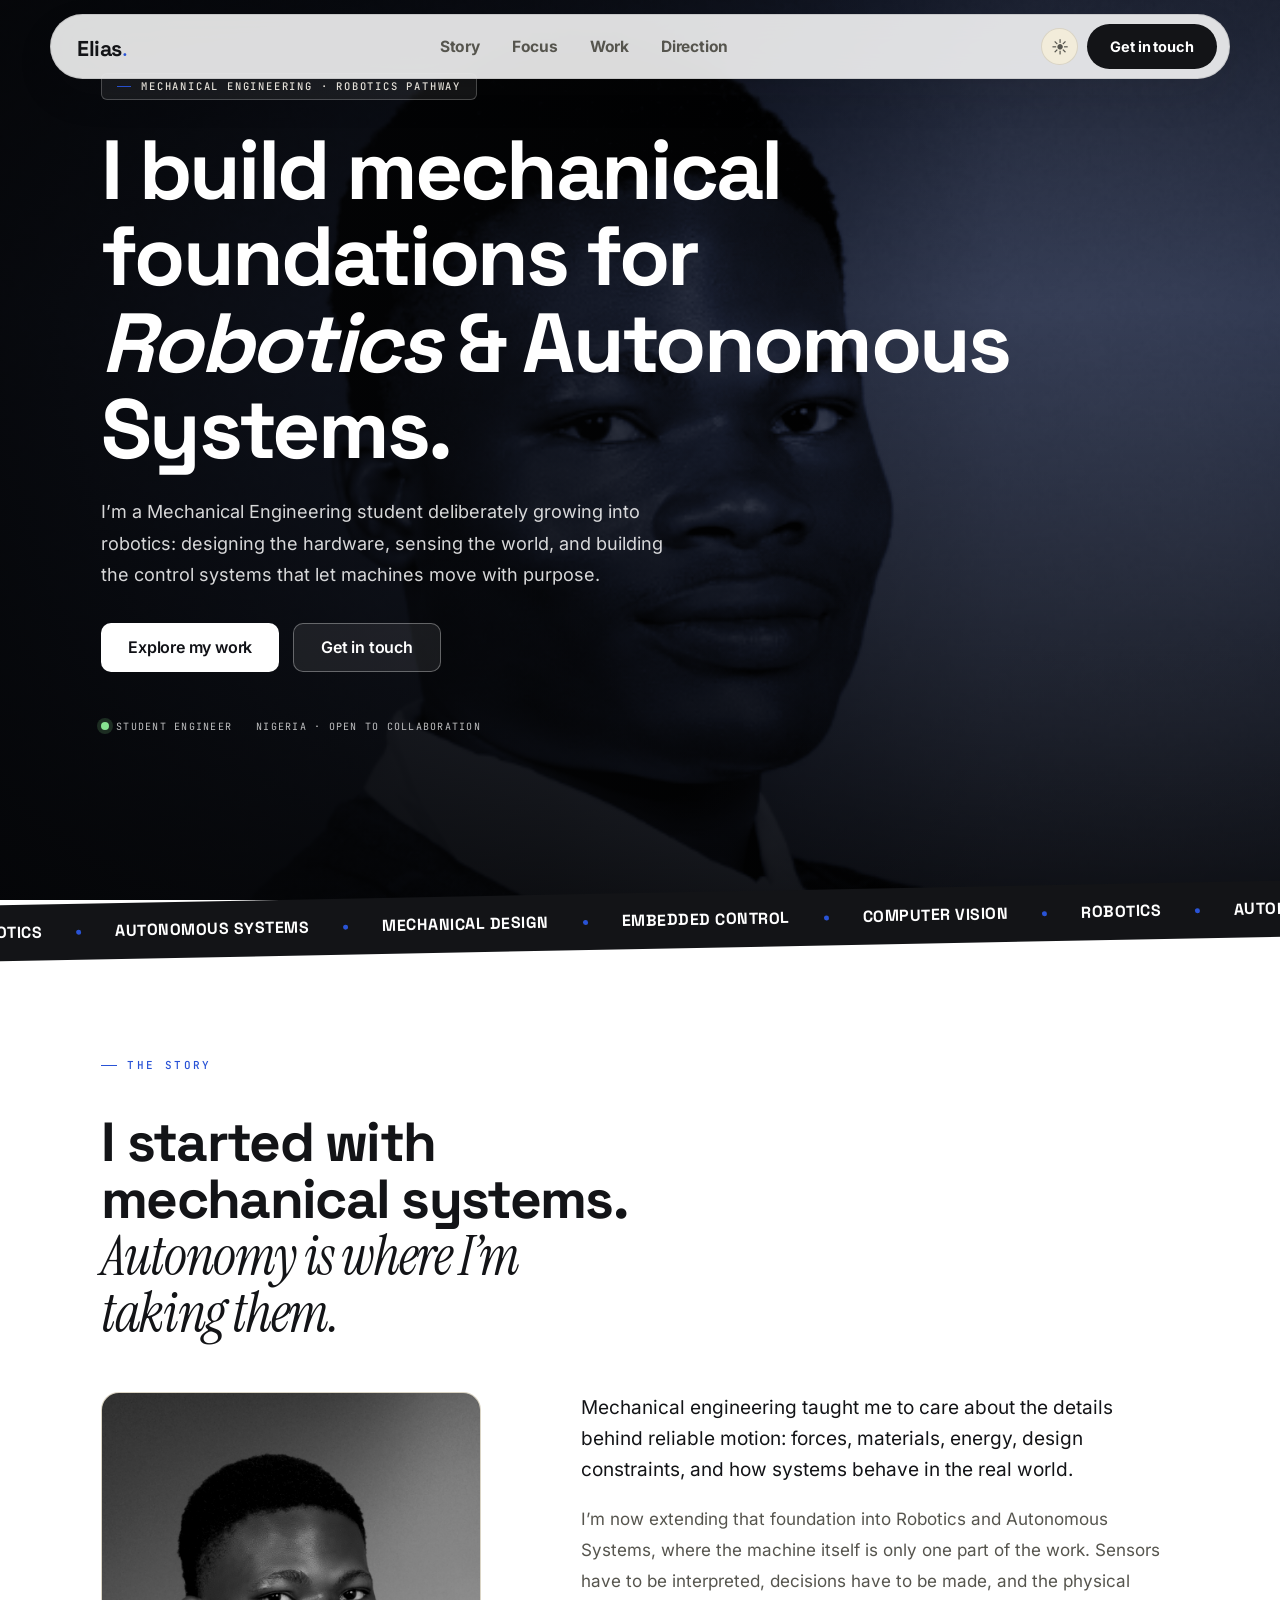
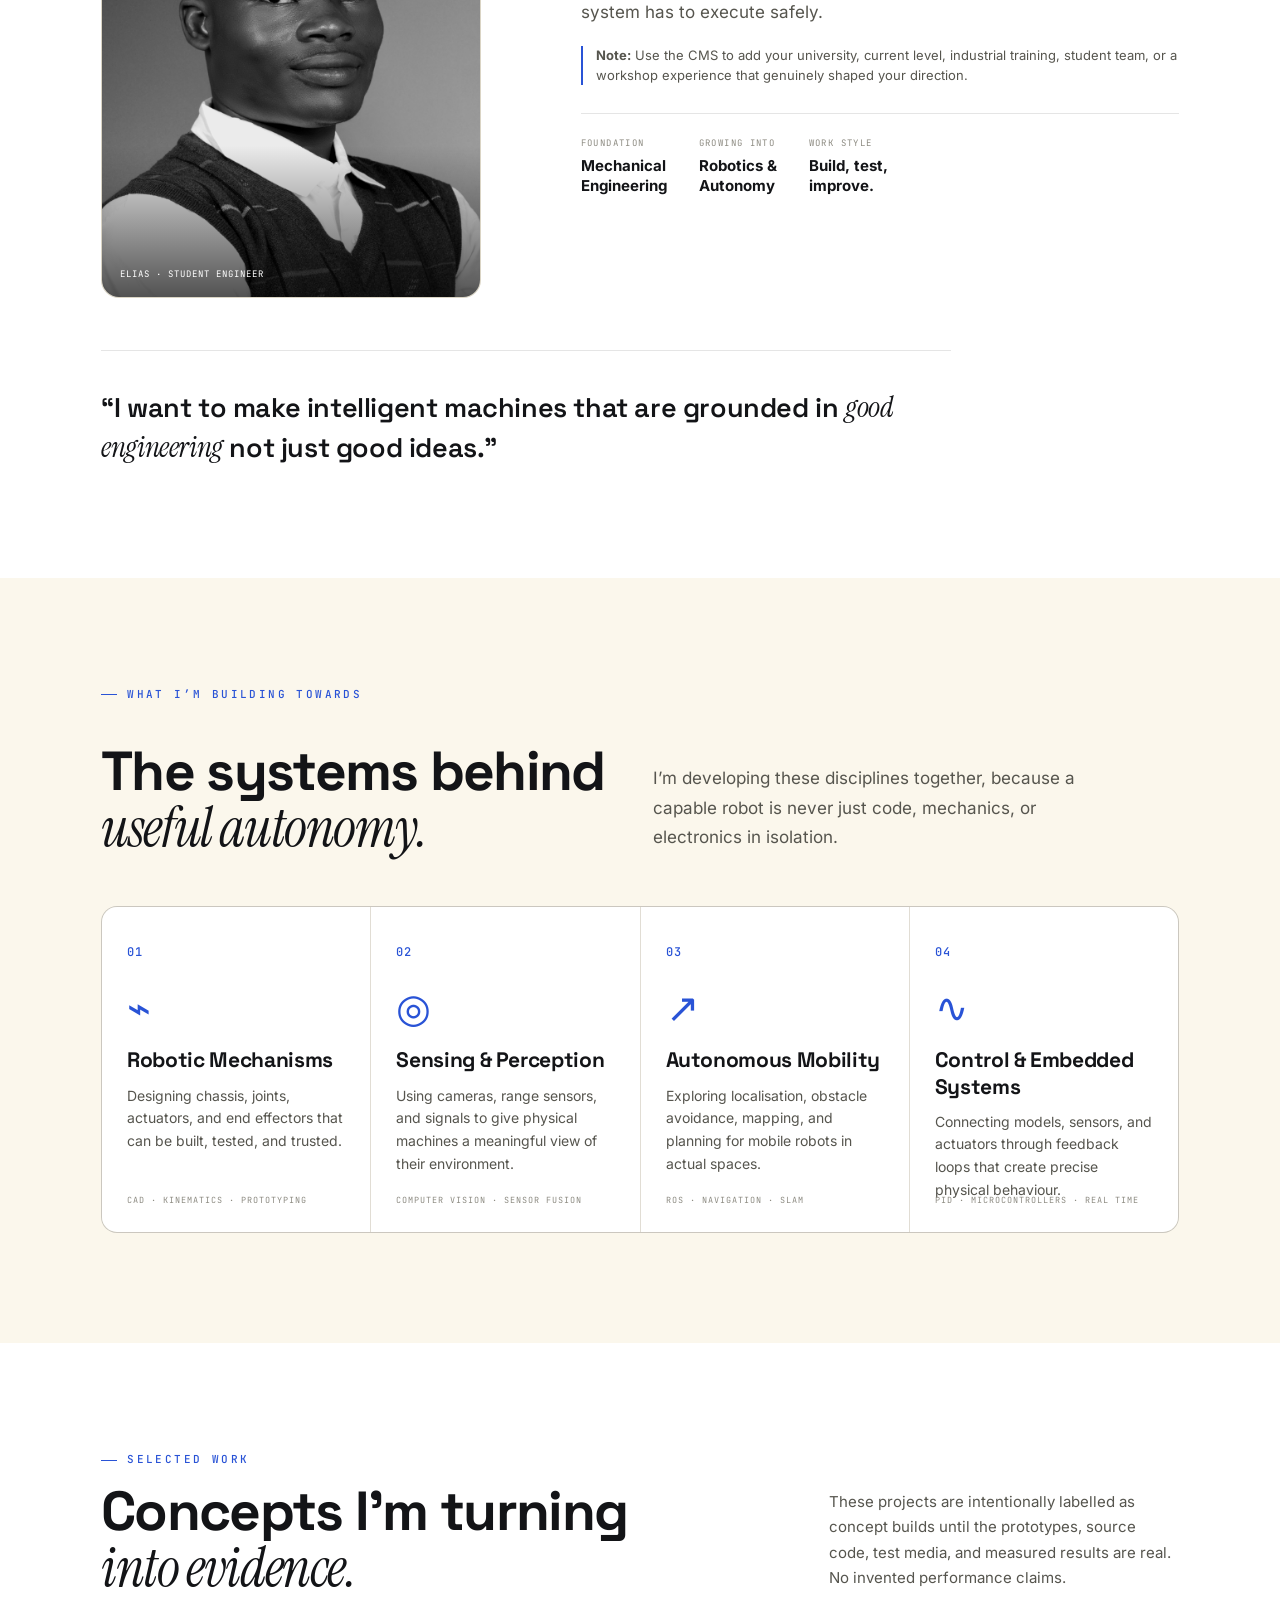
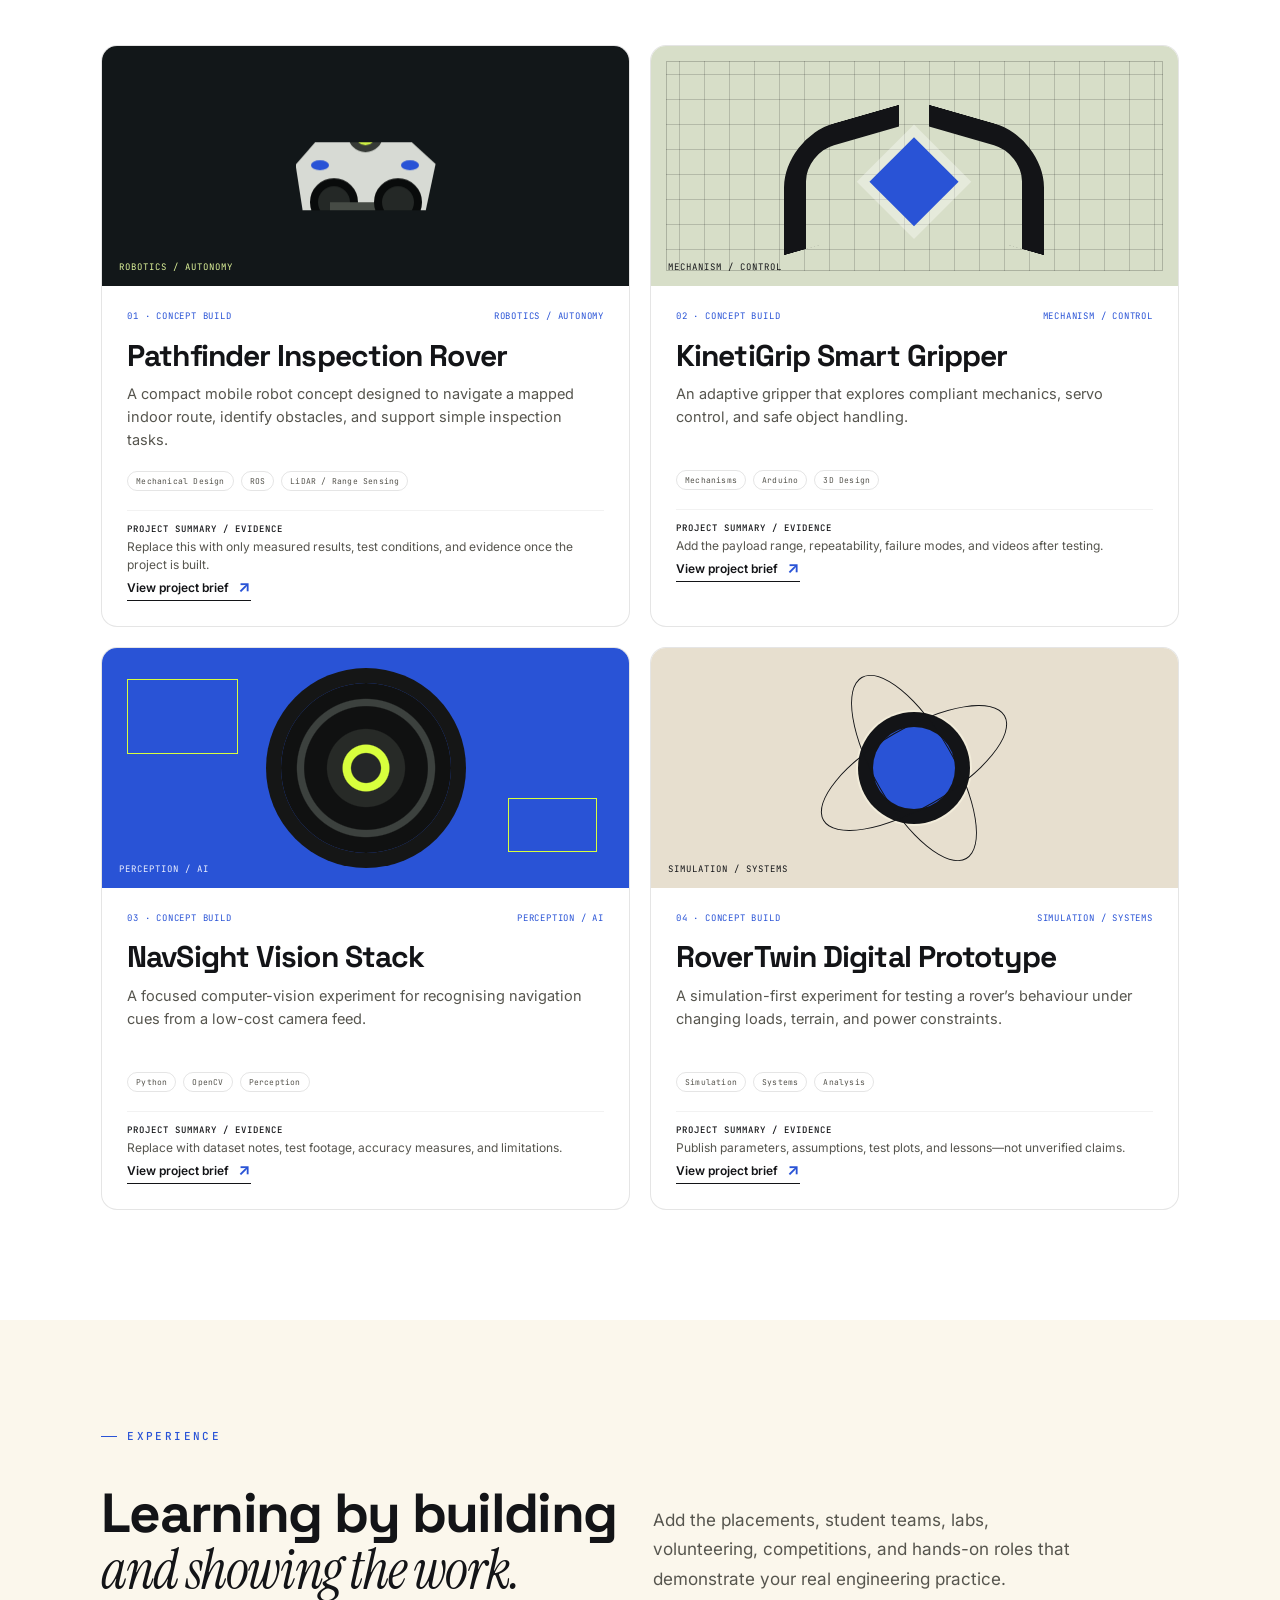
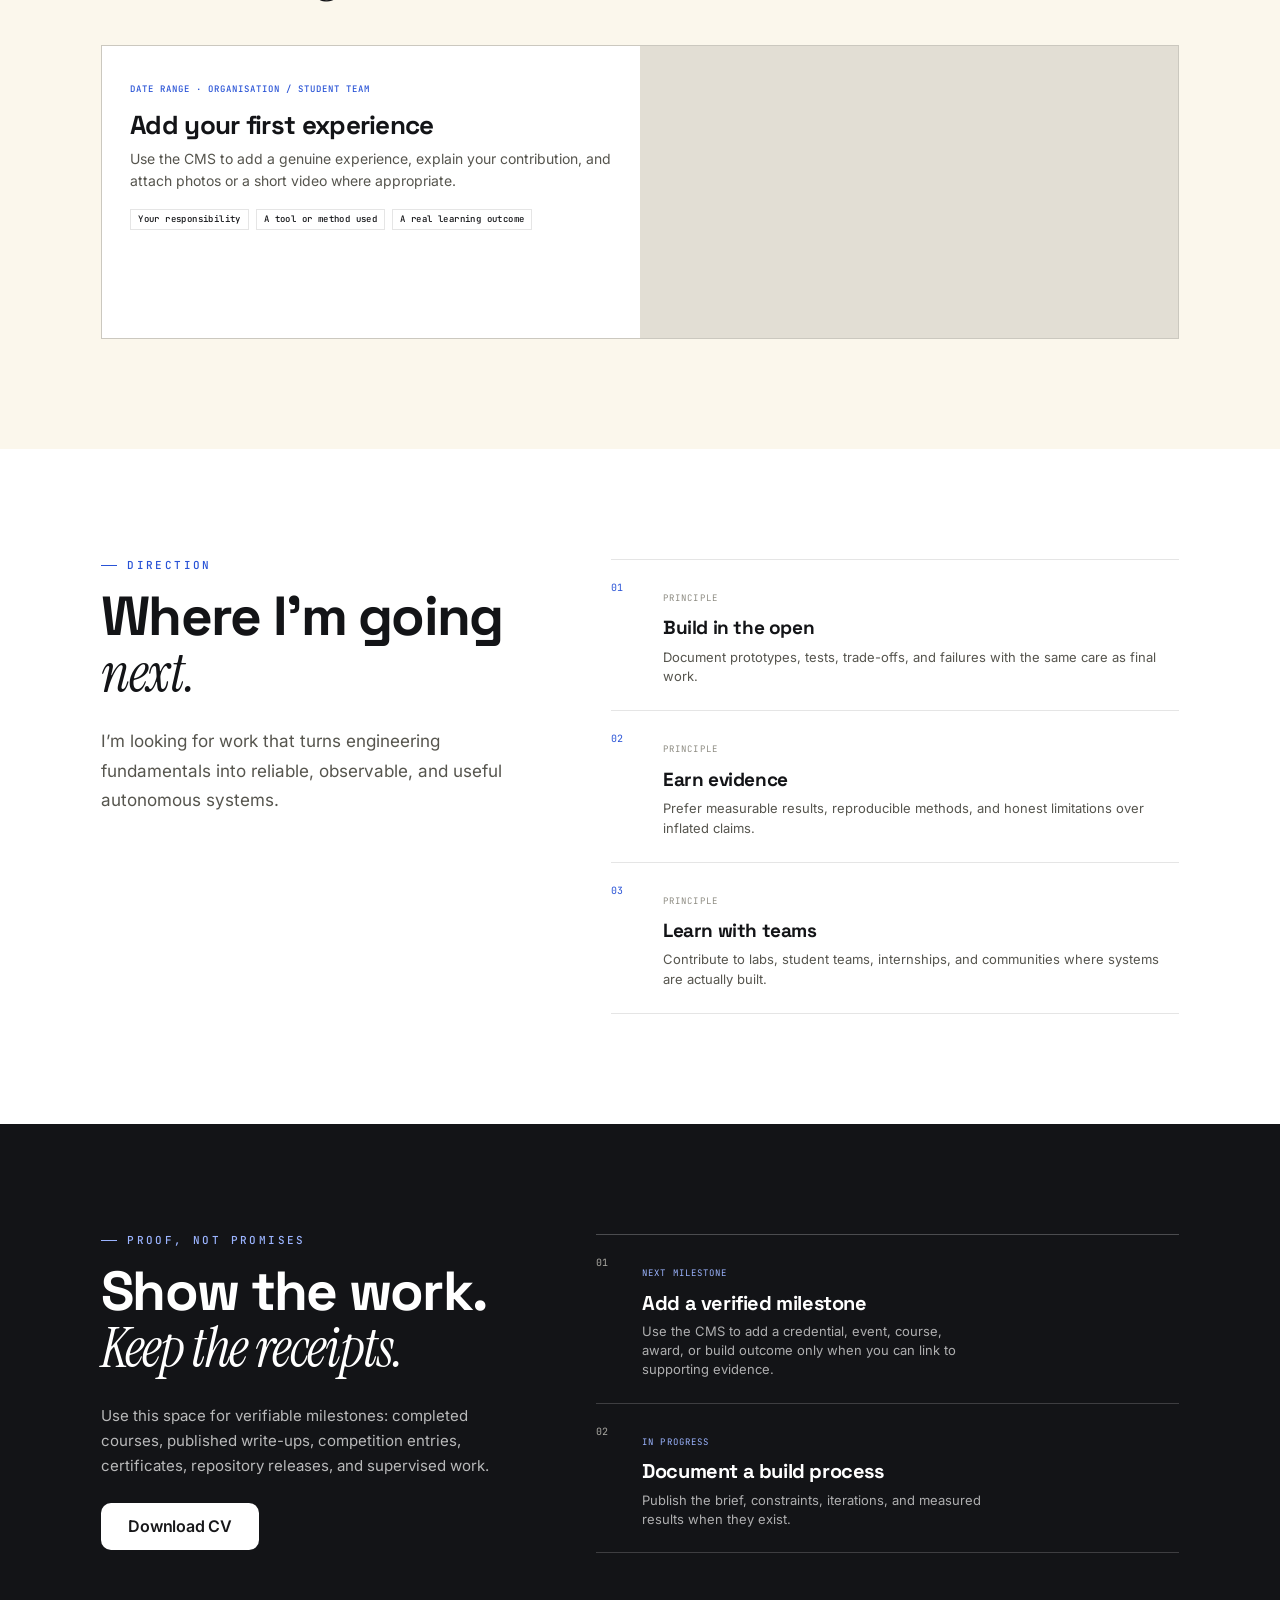
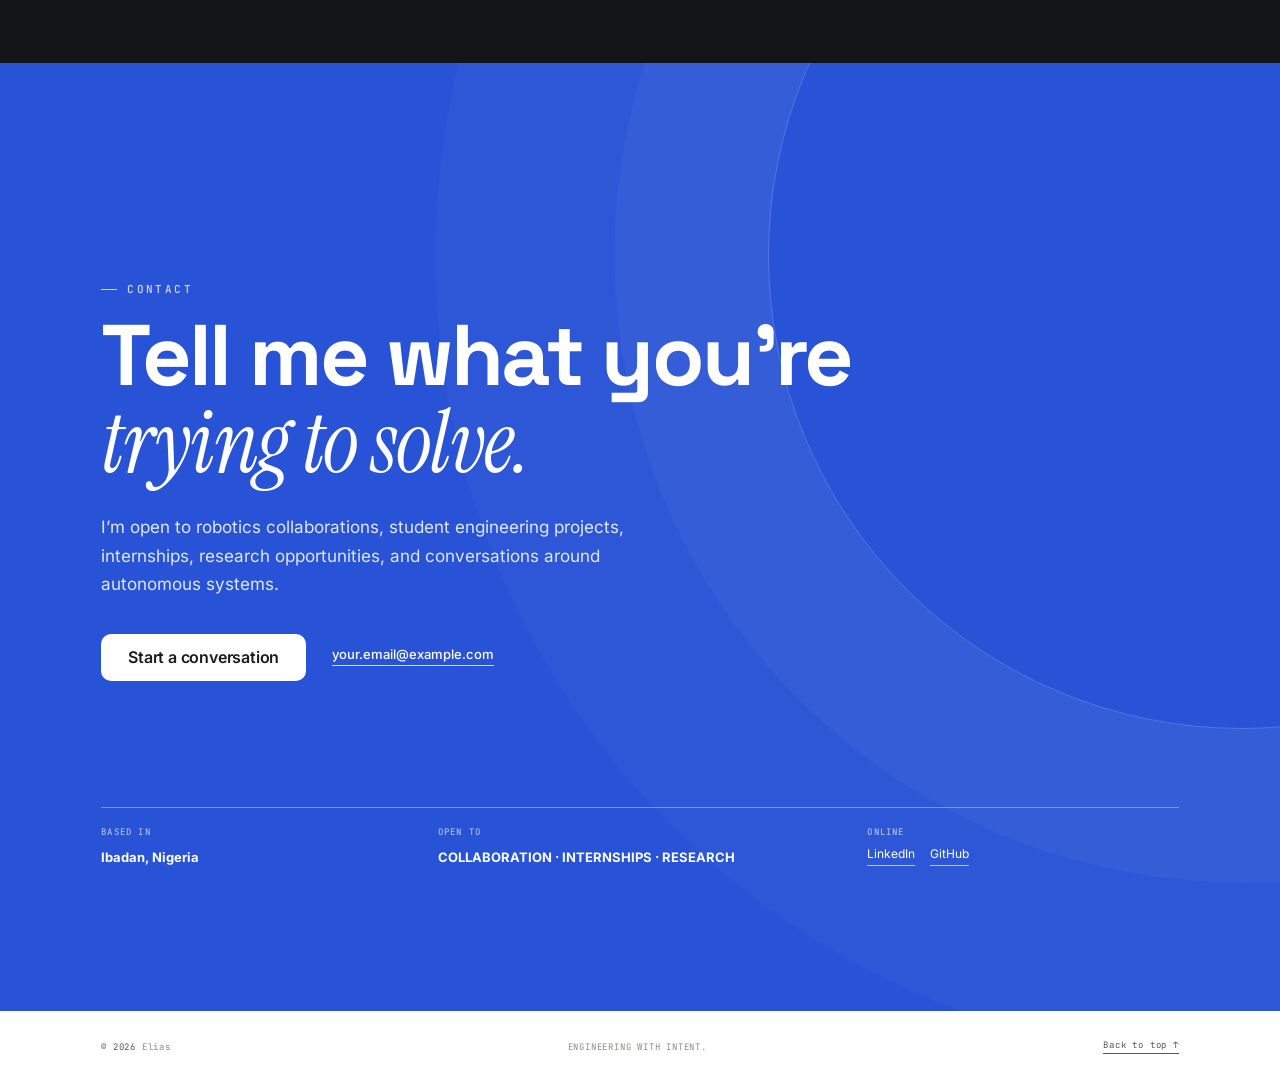
==== index.html @ 30431fa9 "Add files via upload" ====
<!doctype html>
<html lang="en" data-theme="light">
<head>
  <meta charset="utf-8">
  <meta name="viewport" content="width=device-width, initial-scale=1">
  <meta name="description" content="Mechanical engineering, robotics, and autonomous systems portfolio.">
  <title>Portfolio</title>
  <link rel="stylesheet" href="fonts.css">
  <link rel="stylesheet" href="styles.css">
</head>
<body>
  <nav id="mainNav" aria-label="Main navigation">
    <div class="nav-shell">
      <a class="logo" href="#hero" data-text="site.logoName">YourName<em>.</em></a>
      <div class="nav-links"><a href="#story">Story</a><a href="#focus">Focus</a><a href="#work">Work</a><a href="#direction">Direction</a></div>
      <div class="nav-actions"><button class="theme-button" type="button" aria-label="Switch colour theme"><span class="sun">☀</span><span class="moon">☾</span></button><a class="nav-cta" href="#contact">Get in touch</a><button class="menu-button" type="button" aria-label="Open menu" aria-expanded="false"><span></span><span></span><span></span></button></div>
    </div>
    <div class="mobile-menu" aria-label="Mobile navigation"><a href="#story">Story</a><a href="#focus">Focus</a><a href="#work">Work</a><a href="#direction">Direction</a><a href="#contact">Contact</a></div>
  </nav>

  <main>
    <section id="hero" aria-label="Introduction">
      <div class="hero-bg"><img id="heroImage" src="assets/profile-photo.png" alt="Portrait"><div class="hero-tint"></div><div class="hero-scrim"></div></div>
      <div class="hero-inner">
        <div class="hero-badge reveal" id="heroBadge"></div>
        <h1 class="hero-title reveal delay-1" id="heroTitle"></h1>
        <div class="hero-overview reveal delay-2"><p id="heroSummary"></p></div>
        <div class="hero-actions reveal delay-3"><a class="button button-primary" id="heroPrimary" href="#work">Explore my work</a><a class="button button-photo" id="heroSecondary" href="#contact">Get in touch</a></div>
        <div class="hero-meta reveal delay-3"><span><i></i><span id="heroMetaOne"></span></span><span id="heroMetaTwo"></span></div>
      </div>
    </section>
    <div class="marquee-band" aria-label="Areas of interest"><div class="marquee-track" id="marquee"></div></div>

    <section id="story"><div class="wrap">
      <div class="section-heading reveal"><p class="eyebrow">The story</p><h2 class="section-title" id="storyHeading"></h2></div>
      <div class="story-grid"><figure class="profile-frame reveal"><img id="storyImage" src="assets/profile-photo.png" alt="Portrait"><figcaption id="storyCaption"></figcaption></figure><div class="story-copy reveal delay-1"><p class="story-lead" id="storyLead"></p><p id="storyBody"></p><p class="edit-note" id="storyNote"></p><div class="story-facts" id="storyFacts"></div></div></div>
      <p class="pull-quote reveal" id="storyQuote"></p>
    </div></section>

    <section id="focus" class="alt"><div class="wrap"><div class="section-heading reveal"><p class="eyebrow">What I’m building towards</p><h2 class="section-title" id="focusHeading"></h2><p class="section-lead" id="focusLead"></p></div><div class="focus-grid" id="focusGrid"></div></div></section>

    <section id="work"><div class="wrap"><div class="work-top reveal"><div><p class="eyebrow">Selected work</p><h2 class="section-title" id="projectsHeading"></h2></div><p id="projectsLead"></p></div><div class="project-grid" id="projectGrid"></div></div></section>

    <section id="experience"><div class="wrap"><div class="section-heading reveal"><p class="eyebrow">Experience</p><h2 class="section-title" id="experienceHeading"></h2><p class="section-lead" id="experienceLead"></p></div><div class="experience-list" id="experienceList"></div></div></section>

    <section id="direction"><div class="wrap direction-wrap"><div class="direction-copy reveal"><p class="eyebrow">Direction</p><h2 class="section-title" id="directionHeading"></h2><p class="section-lead" id="directionLead"></p></div><div class="direction-list" id="directionList"></div></div></section>

    <section id="proof"><div class="wrap proof-layout"><div class="proof-copy reveal"><p class="eyebrow">Proof, not promises</p><h2 class="section-title" id="proofHeading"></h2><p id="proofLead"></p><a id="cvButton" class="button button-dark" target="_blank" rel="noopener">Download CV</a></div><div class="proof-list" id="proofList"></div></div></section>

    <section id="contact"><div class="contact-bg"></div><div class="wrap contact-wrap"><p class="eyebrow">Contact</p><h2 class="contact-title" id="contactHeading"></h2><p class="contact-copy" id="contactSummary"></p><div class="contact-actions"><a class="button button-contact" id="emailButton">Start a conversation</a><a class="email-link" id="emailText"></a></div><div class="contact-meta"><div><span>BASED IN</span><b id="locationText"></b></div><div><span>OPEN TO</span><b id="availabilityText"></b></div><div><span>ONLINE</span><p id="socialLinks"></p></div></div></div></section>
  </main>
  <footer><div class="wrap footer-inner"><span>© <span id="year"></span> <span id="footerName"></span></span><span id="footerLine"></span><a href="#hero">Back to top ↑</a></div></footer>

  <div class="project-modal" id="projectModal" aria-hidden="true"><button class="modal-overlay" aria-label="Close project"></button><article class="modal-card"><button class="modal-close" aria-label="Close project">×</button><div id="modalContent"></div></article></div>
  <script src="content.js"></script><script src="site.js"></script>
</body>
</html>
---- fonts.css ----
@font-face {
  font-family: 'Instrument Serif';
  font-style: italic;
  font-weight: 400;
  font-display: swap;
  src: url(assets/fonts/font-0.ttf) format('truetype');
}
@font-face {
  font-family: 'Instrument Serif';
  font-style: normal;
  font-weight: 400;
  font-display: swap;
  src: url(assets/fonts/font-1.ttf) format('truetype');
}
@font-face {
  font-family: 'Inter';
  font-style: normal;
  font-weight: 400;
  font-display: swap;
  src: url(assets/fonts/font-2.ttf) format('truetype');
}
@font-face {
  font-family: 'Inter';
  font-style: normal;
  font-weight: 500;
  font-display: swap;
  src: url(assets/fonts/font-3.ttf) format('truetype');
}
@font-face {
  font-family: 'Inter';
  font-style: normal;
  font-weight: 600;
  font-display: swap;
  src: url(assets/fonts/font-4.ttf) format('truetype');
}
@font-face {
  font-family: 'Inter';
  font-style: normal;
  font-weight: 700;
  font-display: swap;
  src: url(assets/fonts/font-5.ttf) format('truetype');
}
@font-face {
  font-family: 'JetBrains Mono';
  font-style: normal;
  font-weight: 400;
  font-display: swap;
  src: url(assets/fonts/font-6.ttf) format('truetype');
}
@font-face {
  font-family: 'JetBrains Mono';
  font-style: normal;
  font-weight: 500;
  font-display: swap;
  src: url(assets/fonts/font-7.ttf) format('truetype');
}
@font-face {
  font-family: 'Space Grotesk';
  font-style: normal;
  font-weight: 500;
  font-display: swap;
  src: url(assets/fonts/font-8.ttf) format('truetype');
}
@font-face {
  font-family: 'Space Grotesk';
  font-style: normal;
  font-weight: 600;
  font-display: swap;
  src: url(assets/fonts/font-9.ttf) format('truetype');
}
@font-face {
  font-family: 'Space Grotesk';
  font-style: normal;
  font-weight: 700;
  font-display: swap;
  src: url(assets/fonts/font-10.ttf) format('truetype');
}
---- styles.css ----
:root{--bg:#fff;--surface:#fbf7ec;--surface-2:#f2ecda;--surface-3:#e6dcbe;--ink:#131417;--copy:#56554e;--muted:#8d8b82;--brand:#2953d6;--border:rgba(20,20,20,.11);--soft-border:rgba(20,20,20,.055);--shadow:0 16px 40px rgba(20,20,20,.08);--nav:rgba(255,255,255,.86);--max:1180px}
[data-theme="dark"]{--bg:#202124;--surface:#292a2e;--surface-2:#323338;--surface-3:#3c3d42;--ink:#f3f1eb;--copy:#c2c0b8;--muted:#96949c;--brand:#92aaff;--border:rgba(255,255,255,.14);--soft-border:rgba(255,255,255,.08);--shadow:0 16px 40px rgba(0,0,0,.24);--nav:rgba(32,33,36,.88)}
*{box-sizing:border-box}html{scroll-behavior:smooth}body{margin:0;background:var(--bg);color:var(--ink);font-family:'Inter',Arial,sans-serif;line-height:1.6;overflow-x:hidden}a{color:inherit;text-decoration:none}button{font-family:inherit}::selection{background:var(--brand);color:#fff}.wrap{max-width:var(--max);margin:0 auto;padding:0 clamp(20px,4vw,60px)}
/* floating navigation, using the same typographic system as the reference */
#mainNav{position:fixed;z-index:30;top:14px;left:0;right:0;padding:0 clamp(16px,3vw,40px);transition:top .25s}.nav-shell{max-width:var(--max);min-height:58px;margin:auto;padding:9px 12px 9px 26px;border:1px solid var(--border);border-radius:100px;background:var(--nav);backdrop-filter:blur(22px);-webkit-backdrop-filter:blur(22px);box-shadow:var(--shadow);display:flex;align-items:center;justify-content:space-between;gap:25px}.logo{font:700 21.5px/1 'Space Grotesk',sans-serif;letter-spacing:-.5px;flex-shrink:0}.logo em{font:400 27px/1 'Instrument Serif',serif;color:var(--brand)}.nav-links{display:flex;gap:30px;align-items:center}.nav-links a{font:700 15.5px/1 'Inter',sans-serif;letter-spacing:-.2px;color:var(--copy);position:relative;padding:8px 1px}.nav-links a:after{content:"";position:absolute;left:0;right:0;bottom:1px;height:2px;background:var(--ink);transform:scaleX(0);transform-origin:left;transition:transform .25s}.nav-links a:hover{color:var(--ink)}.nav-links a:hover:after{transform:scaleX(1)}.nav-actions{display:flex;align-items:center;gap:9px}.theme-button{width:37px;height:37px;border:1px solid var(--border);border-radius:50%;background:var(--surface-2);color:var(--copy);font-size:17px;cursor:pointer;transition:.2s}.theme-button:hover{border-color:var(--brand);color:var(--brand)}[data-theme="light"] .moon,[data-theme="dark"] .sun{display:none}.nav-cta{border-radius:100px;background:var(--ink);color:var(--bg);padding:11px 23px;font-size:14.5px;font-weight:700;letter-spacing:-.1px;white-space:nowrap;transition:.2s}.nav-cta:hover{opacity:.88;transform:translateY(-1px)}.menu-button{display:none;border:0;background:transparent;padding:6px;flex-direction:column;gap:5px;cursor:pointer}.menu-button span{display:block;width:22px;height:1.5px;background:var(--ink);transition:.25s}.mobile-menu{display:none}
/* hero retains the reference’s cinematic full-bleed photograph treatment */
#hero{height:max(720px,100vh);min-height:720px;background:#070708;display:flex;align-items:flex-end;position:relative;overflow:hidden}.hero-bg{position:absolute;inset:0;background:#08090b}.hero-bg img{height:100%;width:100%;object-fit:cover;object-position:center 28%;filter:grayscale(100%) contrast(1.11) brightness(.46);transition:filter .9s ease,transform 1.1s ease}.hero-bg:after{content:"";position:absolute;inset:0;background:linear-gradient(90deg,rgba(4,5,7,.86) 0%,rgba(4,5,7,.55) 43%,rgba(4,5,7,.08) 78%)}#hero:hover .hero-bg img{filter:grayscale(0%) contrast(1.03) brightness(.63);transform:scale(1.015)}.hero-tint{position:absolute;inset:0;background:var(--brand);opacity:.2;mix-blend-mode:color}.hero-scrim{position:absolute;inset:0;background:linear-gradient(180deg,rgba(0,0,0,.35),transparent 34%,rgba(0,0,0,.78) 100%)}.hero-inner{position:relative;z-index:1;max-width:var(--max);width:100%;margin:0 auto;padding:150px clamp(20px,4vw,60px) 58px}.hero-badge{display:inline-flex;align-items:center;padding:7px 15px;margin-bottom:27px;color:#eeeae2;background:rgba(255,255,255,.07);border:1px solid rgba(255,255,255,.23);border-radius:6px;font:500 10.5px/1 'JetBrains Mono',monospace;letter-spacing:1.8px}.hero-badge:before{content:"";height:1px;width:14px;background:var(--brand);margin-right:10px}.hero-title{max-width:970px;margin:0 0 24px;color:#fff;font:700 clamp(42px,6.55vw,84px)/1.03 'Space Grotesk',sans-serif;letter-spacing:-2.7px}.hero-title span,.section-title em,.contact-title em{font:italic 400 1em/1 'Instrument Serif',serif;letter-spacing:-1.4px}.hero-overview{max-width:585px;margin-bottom:32px}.hero-overview p{margin:0;color:rgba(255,255,255,.84);font-size:18px;line-height:1.75}.hero-actions{display:flex;gap:14px;flex-wrap:wrap}.button{display:inline-flex;align-items:center;justify-content:center;padding:14px 27px;border-radius:10px;border:0;font:600 16px/1.2 'Inter',sans-serif;letter-spacing:-.2px;transition:.2s;cursor:pointer}.button:hover{transform:translateY(-2px)}.button-primary{background:#fff;color:#101116}.button-primary:hover{box-shadow:0 8px 28px rgba(0,0,0,.25)}.button-photo{color:white;border:1.5px solid rgba(255,255,255,.32);background:rgba(255,255,255,.08)}.button-photo:hover{background:rgba(255,255,255,.16);border-color:#fff}.hero-meta{margin-top:50px;display:flex;gap:24px;align-items:center;color:rgba(255,255,255,.74);font:400 10px/1 'JetBrains Mono',monospace;letter-spacing:1.25px}.hero-meta i{display:inline-block;width:8px;height:8px;margin-right:7px;border-radius:50%;background:#86e291;box-shadow:0 0 0 4px rgba(134,226,145,.17)}
.marquee-band{background:var(--ink);color:var(--bg);padding:15px 0;overflow:hidden;white-space:nowrap;transform:rotate(-1.1deg);margin:-7px -3vw 0;position:relative;z-index:2}.marquee-track{display:inline-flex;align-items:center;gap:34px;animation:marquee 30s linear infinite}.marquee-track span{display:inline-flex;align-items:center;gap:34px;font:700 16px/1 'Space Grotesk',sans-serif;letter-spacing:.5px;text-transform:uppercase}.marquee-track span:after{content:"";height:5px;width:5px;background:var(--brand);border-radius:50%}@keyframes marquee{to{transform:translateX(-50%)}}
section{padding:110px 0}.alt{background:var(--surface)}.eyebrow{display:flex;align-items:center;gap:10px;margin:0 0 16px;color:var(--brand);font:500 11px/1.2 'JetBrains Mono',monospace;letter-spacing:2.4px;text-transform:uppercase}.eyebrow:before{content:"";width:16px;height:1px;background:currentColor}.section-heading{display:grid;grid-template-columns:1fr 1fr;gap:26px;align-items:end}.section-heading .eyebrow{grid-column:1/-1}.section-title{margin:0;color:var(--ink);font:700 clamp(36px,5vw,55px)/1.04 'Space Grotesk',sans-serif;letter-spacing:-1.7px}.section-lead{max-width:445px;margin:0 0 5px;color:var(--copy);font-size:17px;line-height:1.74}.story-grid{display:grid;grid-template-columns:.82fr 1.18fr;gap:64px;align-items:start;margin-top:49px}.profile-frame{margin:0;position:relative;max-width:380px;aspect-ratio:3/4;border-radius:18px;overflow:hidden;background:var(--surface-2);border:1px solid var(--border)}.profile-frame img{height:100%;width:100%;object-fit:cover;object-position:center top;filter:grayscale(100%) contrast(1.07) brightness(.92);transition:.5s}.profile-frame:hover img{filter:grayscale(0%) contrast(1) brightness(1);transform:scale(1.02)}.profile-frame:after{content:"";position:absolute;inset:0;background:linear-gradient(0deg,rgba(0,0,0,.65),transparent 30%)}.profile-frame figcaption{position:absolute;z-index:1;bottom:18px;left:18px;color:#fff;font:400 9px/1 'JetBrains Mono',monospace;letter-spacing:1px}.story-copy{max-width:610px}.story-copy p{margin:0 0 18px;color:var(--copy);font-size:17px;line-height:1.83}.story-copy .story-lead{color:var(--ink);font-size:19px;line-height:1.65}.edit-note{border-left:2px solid var(--brand);padding-left:13px;color:var(--copy)!important;font-size:13px!important;line-height:1.5!important}.story-facts{display:flex;gap:32px;flex-wrap:wrap;margin-top:28px;padding-top:25px;border-top:1px solid var(--border)}.story-facts span{display:block;color:var(--muted);font:400 9px/1 'JetBrains Mono',monospace;letter-spacing:1.35px}.story-facts b{display:block;margin-top:8px;color:var(--ink);font-size:15px;line-height:1.3}.pull-quote{max-width:850px;margin:52px 0 0;padding-top:37px;border-top:1px solid var(--border);font:600 clamp(21px,2.5vw,27px)/1.48 'Space Grotesk',sans-serif;letter-spacing:-.4px}.pull-quote em{font:italic 400 1.08em 'Instrument Serif',serif}
.focus-grid{display:grid;grid-template-columns:repeat(4,1fr);gap:1px;margin-top:48px;background:var(--border);border:1px solid var(--border);border-radius:16px;overflow:hidden}.focus-card{min-height:316px;padding:31px 25px;background:var(--bg);transition:.25s;position:relative}.focus-card:hover{background:var(--surface-2)}.focus-number{font:500 12px/1 'JetBrains Mono',monospace;color:var(--brand);letter-spacing:1px}.focus-icon{margin:25px 0 19px;color:var(--brand);font:500 40px/1 'Instrument Serif',serif}.focus-card h3{margin:0 0 11px;font:700 21px/1.25 'Space Grotesk',sans-serif;letter-spacing:-.35px}.focus-card p{margin:0;color:var(--copy);font-size:14px;line-height:1.62}.focus-card small{position:absolute;bottom:26px;left:25px;right:20px;color:var(--muted);font:400 8.5px/1.4 'JetBrains Mono',monospace;letter-spacing:1px}
.work-top{display:flex;justify-content:space-between;align-items:end;gap:65px;margin-bottom:48px}.work-top>p{max-width:350px;margin:0 0 7px;color:var(--copy);font-size:15px;line-height:1.68}.project-grid{display:grid;grid-template-columns:repeat(2,1fr);gap:20px}.project-card{overflow:hidden;border:1px solid var(--border);border-radius:16px;background:var(--bg);transition:transform .25s,box-shadow .25s}.project-card:hover{transform:translateY(-5px);box-shadow:var(--shadow)}.project-art{height:240px;position:relative;overflow:hidden}.project-art>span{position:absolute;left:17px;bottom:14px;font:400 9px/1 'JetBrains Mono',monospace;letter-spacing:1px;z-index:3}.project-content{padding:24px 25px 25px}.project-kicker{display:flex;justify-content:space-between;gap:12px;color:var(--brand);font:400 9px/1.4 'JetBrains Mono',monospace;letter-spacing:.8px}.project-content h3{margin:17px 0 11px;font:700 clamp(24px,3vw,30px)/1.08 'Space Grotesk',sans-serif;letter-spacing:-.9px}.project-content>p{margin:0;min-height:68px;color:var(--copy);font-size:14.5px;line-height:1.58}.project-tags{display:flex;gap:7px;flex-wrap:wrap;margin:19px 0}.project-tags span{padding:5px 8px;border:1px solid var(--border);border-radius:100px;color:var(--copy);font:400 8px/1 'JetBrains Mono',monospace;letter-spacing:.2px}.case-link{border:0;border-bottom:1px solid var(--ink);background:none;padding:0 0 4px;color:var(--ink);font:600 12px/1.2 'Inter',sans-serif;cursor:pointer}.case-link b{margin-left:6px;color:var(--brand);font-size:16px}.art-rover{background:#121719;color:#dff49a}.map-grid{position:absolute;inset:-50%;background:linear-gradient(90deg,transparent 49%,rgba(213,255,58,.16) 50%,transparent 51%),linear-gradient(0deg,transparent 49%,rgba(213,255,58,.16) 50%,transparent 51%);background-size:30px 30px;transform:perspective(330px) rotateX(53deg) translateY(27%)}.rover{position:absolute;top:50%;left:50%;height:68px;width:140px;background:#d7dad4;transform:translate(-50%,-35%);clip-path:polygon(14% 0,83% 0,100% 32%,93% 100%,5% 100%,0 33%)}.rover:before,.rover:after{content:"";position:absolute;bottom:-16px;width:32px;height:32px;background:#242826;border:8px solid #090b0b;border-radius:50%}.rover:before{left:14px}.rover:after{right:14px}.rover i{position:absolute;top:18px;left:15px;width:18px;height:10px;background:#2953d6;border-radius:50%;box-shadow:90px 0 #2953d6}.rover i:first-child{box-shadow:none;background:#ceef44;width:35px;height:35px;left:52px;top:-25px;border:7px solid #363a36}.rover b{position:absolute;bottom:-5px;left:34px;width:72px;height:13px;background:#464b45}.art-gripper{background:#d7dec8;color:#131417}.art-gripper:before{content:"";position:absolute;inset:15px;border:1px solid rgba(0,0,0,.2);background:linear-gradient(90deg,transparent 49%,rgba(0,0,0,.16) 50%,transparent 51%),linear-gradient(0deg,transparent 49%,rgba(0,0,0,.16) 50%,transparent 51%);background-size:25px 25px}.grip-left,.grip-right{position:absolute;z-index:1;top:75px;width:115px;height:118px;border:22px solid var(--ink)}.grip-left{left:calc(50% - 130px);border-right:0;border-bottom:0;border-radius:50px 0 0;transform:skewY(-16deg)}.grip-right{right:calc(50% - 130px);border-left:0;border-bottom:0;border-radius:0 50px 0;transform:skewY(16deg)}.grip-object{position:absolute;z-index:2;left:50%;top:50%;height:63px;width:63px;background:var(--brand);transform:translate(-50%,-25%) rotate(45deg);box-shadow:0 0 0 9px rgba(255,255,255,.35)}.art-vision{background:#2953d6;color:#eef1ff}.lens{position:absolute;left:50%;top:50%;width:170px;height:170px;border-radius:50%;transform:translate(-50%,-50%);background:radial-gradient(circle,#252727 0 12%,#d8ff3d 13% 19%,#272a27 20% 32%,#101111 33% 51%,#3c413e 52% 57%,#101111 58%);box-shadow:0 0 0 15px #151616}.detect{position:absolute;border:1px solid #d8ff3d}.detect.one{height:75px;width:111px;top:31px;left:25px}.detect.two{height:54px;width:89px;right:32px;bottom:36px}.art-twin{background:#e7dfcf;color:#131417;display:grid;place-items:center}.orbit{position:absolute;border:1px solid var(--ink);border-radius:50%;width:210px;height:80px;transform:rotate(-30deg)}.orbit.b{width:80px;height:210px}.twin-core{height:82px;width:82px;background:var(--brand);border-radius:50%;box-shadow:0 0 0 15px var(--ink),0 0 0 17px var(--surface-2)}.project-footer{display:flex;justify-content:space-between;margin-top:22px;color:var(--muted);font:400 9px/1.4 'JetBrains Mono',monospace;letter-spacing:1px}.project-footer a{color:var(--ink);border-bottom:1px solid var(--ink);padding-bottom:4px}.project-footer b{margin-left:6px;color:var(--brand);font-size:15px}
.direction-wrap{display:grid;grid-template-columns:.85fr 1.15fr;gap:90px}.direction-copy .section-lead{margin-top:25px}.direction-list{border-top:1px solid var(--border)}.direction-list article{display:grid;grid-template-columns:38px 1fr;gap:14px;padding:23px 0;border-bottom:1px solid var(--border)}.direction-list article>span{color:var(--brand);font:400 10px/1 'JetBrains Mono',monospace}.direction-list small,.proof-list small{color:var(--muted);font:400 9px/1 'JetBrains Mono',monospace;letter-spacing:1.1px}.direction-list h3{margin:8px 0;color:var(--ink);font:700 19px/1.23 'Space Grotesk',sans-serif;letter-spacing:-.4px}.direction-list p{margin:0;color:var(--copy);font-size:13px;line-height:1.52}
#proof{background:var(--ink);color:#fff}.proof-layout{display:grid;grid-template-columns:.82fr 1.18fr;gap:90px}.proof-copy .eyebrow{color:#9bb4ff}.proof-copy .section-title{color:#fff}.proof-copy p:not(.eyebrow){max-width:430px;margin:25px 0;color:rgba(255,255,255,.7);font-size:15px;line-height:1.68}.button-dark{background:#fff;color:#171719}.proof-list{border-top:1px solid rgba(255,255,255,.24)}.proof-list article{display:grid;grid-template-columns:33px 1fr auto;gap:13px;padding:23px 0;border-bottom:1px solid rgba(255,255,255,.18)}.proof-list>article>span,.proof-list>article>b{color:#a9a8a2;font:400 10px/1 'JetBrains Mono',monospace}.proof-list small{color:#9bb4ff}.proof-list h3{margin:8px 0;color:#fff;font:700 20px/1.12 'Space Grotesk',sans-serif;letter-spacing:-.4px}.proof-list p{max-width:340px;margin:0;color:rgba(255,255,255,.66);font-size:13px;line-height:1.48}
#contact{background:var(--brand);color:white;position:relative;overflow:hidden}.contact-bg{position:absolute;width:74vw;height:74vw;right:-34vw;top:-22vw;border:1px solid rgba(255,255,255,.2);border-radius:50%;box-shadow:0 0 0 12vw rgba(255,255,255,.035),0 0 0 26vw rgba(255,255,255,.025)}.contact-wrap{position:relative;padding-top:110px;padding-bottom:31px}.contact-wrap .eyebrow{color:rgba(255,255,255,.78)}.contact-title{max-width:850px;margin:0;color:#fff;font:700 clamp(51px,7.3vw,86px)/1.01 'Space Grotesk',sans-serif;letter-spacing:-2.6px}.contact-copy{max-width:540px;margin:27px 0 0;color:rgba(255,255,255,.86);font-size:17px;line-height:1.68}.contact-actions{display:flex;align-items:center;gap:26px;margin-top:35px}.button-contact{background:#fff;color:#1b1b1d}.email-link{border-bottom:1px solid rgba(255,255,255,.8);padding-bottom:4px;color:#fff;font:500 13px/1 'Inter',sans-serif}.contact-meta{display:grid;grid-template-columns:1fr 1.3fr 1fr;gap:25px;margin-top:126px;padding-top:20px;border-top:1px solid rgba(255,255,255,.36)}.contact-meta span{display:block;margin-bottom:7px;color:rgba(255,255,255,.72);font:400 9px/1 'JetBrains Mono',monospace;letter-spacing:1.2px}.contact-meta b{font-size:13px}.contact-meta p{display:flex;gap:15px;margin:0}.contact-meta p a{border-bottom:1px solid rgba(255,255,255,.65);padding-bottom:2px;font-size:12px}.contact-meta i{display:inline-block;width:7px;height:7px;border-radius:50%;margin-right:5px;background:#baff8b;box-shadow:0 0 0 4px rgba(186,255,139,.18)}footer{min-height:73px;display:flex;align-items:center;background:var(--bg);color:var(--copy)}.footer-inner{width:100%;display:flex;justify-content:space-between;align-items:center;font:400 9px/1 'JetBrains Mono',monospace;letter-spacing:.8px}.footer-inner span:nth-child(2){color:var(--muted)}.footer-inner a{border-bottom:1px solid var(--copy);padding-bottom:3px}
.project-modal{display:none;position:fixed;z-index:50;inset:0;align-items:center;justify-content:center;padding:20px}.project-modal.open{display:flex}.modal-overlay{position:absolute;inset:0;border:0;background:rgba(5,6,8,.67);backdrop-filter:blur(5px);cursor:pointer}.modal-card{position:relative;width:min(670px,100%);max-height:88vh;overflow:auto;padding:48px clamp(25px,5vw,56px);background:var(--bg);box-shadow:12px 13px 0 var(--brand)}.modal-close{position:absolute;top:13px;right:17px;border:0;background:none;color:var(--ink);font:400 38px/1 'Instrument Serif',serif;cursor:pointer}.modal-card h2{margin:0 0 28px;font:700 clamp(36px,5vw,56px)/.98 'Space Grotesk',sans-serif;letter-spacing:-1.8px}.brief-grid{display:grid;grid-template-columns:1fr 1fr;gap:23px;padding-top:20px;border-top:1px solid var(--border)}.brief-grid h3{margin:0 0 8px;font:600 10px/1 'JetBrains Mono',monospace;letter-spacing:1px;text-transform:uppercase}.brief-grid p,.brief-grid li{margin:0;color:var(--copy);font-size:14px;line-height:1.5}.brief-grid ul{margin:0;padding-left:17px}.modal-actions{display:flex;flex-wrap:wrap;gap:10px;margin-top:29px}.modal-actions a{border:1px solid var(--border);padding:9px 10px;color:var(--copy);font:500 10px/1 'JetBrains Mono',monospace}.modal-footnote{margin:17px 0 0;color:var(--muted);font-size:11px;line-height:1.45}.reveal{opacity:0;transform:translateY(22px);transition:opacity .65s ease,transform .65s ease}.reveal.in{opacity:1;transform:none}.delay-1{transition-delay:.09s}.delay-2{transition-delay:.18s}.delay-3{transition-delay:.27s}
@media(max-width:900px){.nav-links{display:none}.menu-button{display:flex}.mobile-menu.open{display:flex;position:absolute;top:65px;left:0;right:0;flex-direction:column;margin:auto;padding:10px 23px 16px;max-width:calc(var(--max) + 0px);border:1px solid var(--border);border-radius:22px;background:var(--nav);backdrop-filter:blur(22px);box-shadow:var(--shadow)}.mobile-menu a{padding:12px 0;border-bottom:1px solid var(--soft-border);color:var(--copy);font-size:16px;font-weight:600}.mobile-menu a:last-child{border-bottom:0}.section-heading,.story-grid,.direction-wrap,.proof-layout{grid-template-columns:1fr;gap:42px}.section-heading .section-lead{max-width:540px}.story-copy{max-width:680px}.profile-frame{max-width:330px}.focus-grid{grid-template-columns:repeat(2,1fr)}.work-top{align-items:start;flex-direction:column;gap:24px}.work-top>p{max-width:530px}.contact-meta{margin-top:92px}}
@media(max-width:620px){#mainNav{top:10px;padding:0 12px}.nav-shell{min-height:53px;padding:8px 10px 8px 19px}.nav-cta{display:none}.theme-button{width:34px;height:34px}.mobile-menu.open{left:0;right:0}.hero-inner{padding-top:130px;padding-bottom:36px}.hero-title{font-size:12.2vw;letter-spacing:-1.8px}.hero-overview p{font-size:16px;line-height:1.64}.hero-meta{margin-top:36px;flex-direction:column;align-items:flex-start;gap:10px}.marquee-band{padding:12px 0}.marquee-track span{font-size:14px}.section-title{font-size:10.6vw;letter-spacing:-1.3px}section{padding:80px 0}.story-grid{margin-top:35px}.profile-frame{max-width:260px}.story-copy p{font-size:15px}.story-copy .story-lead{font-size:17px}.story-facts{gap:20px}.focus-grid,.project-grid{grid-template-columns:1fr}.focus-card{min-height:275px}.project-art{height:220px}.project-footer{gap:15px;align-items:end}.project-footer span{max-width:170px}.direction-wrap,.proof-layout{gap:38px}.proof-list article{grid-template-columns:27px 1fr}.proof-list>article>b{grid-column:2}.contact-wrap{padding-top:80px}.contact-title{font-size:13.3vw;letter-spacing:-1.8px}.contact-actions{flex-direction:column;align-items:flex-start;gap:18px}.contact-meta{grid-template-columns:1fr;gap:21px;margin-top:80px}.footer-inner{align-items:flex-start;flex-direction:column;gap:12px;padding-top:23px;padding-bottom:23px}.footer-inner span:nth-child(2){display:none}.brief-grid{grid-template-columns:1fr}.modal-card{padding-top:48px}}
@media(prefers-reduced-motion:reduce){html{scroll-behavior:auto}.reveal{opacity:1;transform:none}.marquee-track{animation:none}.hero-bg img{transition:none}}

/* CMS-rendered portfolio media; public visual system remains aligned with the original design. */
.project-art.media-art{background:#17191b;overflow:hidden}
.project-art.media-art img,.project-art.media-art video{position:absolute;inset:0;width:100%;height:100%;object-fit:cover;filter:grayscale(24%) contrast(1.04);transition:transform .45s ease,filter .45s ease}
.project-card:hover .project-art.media-art img,.project-card:hover .project-art.media-art video{transform:scale(1.045);filter:grayscale(0%) contrast(1.02)}
.project-art.media-art:after{content:"";position:absolute;inset:0;background:linear-gradient(180deg,transparent 43%,rgba(0,0,0,.72));pointer-events:none}
.project-art.media-art span{z-index:1}
.project-proof{margin-top:17px;padding-top:14px;border-top:1px solid var(--soft-border);color:var(--copy);font-size:12px;line-height:1.5}
.project-proof b{display:block;margin-bottom:4px;color:var(--ink);font:500 9px/1 'JetBrains Mono',monospace;letter-spacing:1px}
.project-media-note{position:absolute;top:13px;right:13px;z-index:2;padding:5px 7px;border:1px solid rgba(255,255,255,.25);color:#fff;background:rgba(0,0,0,.36);font:9px/1 'JetBrains Mono',monospace;letter-spacing:1px}
#experience{background:var(--surface)}
.experience-list{display:grid;grid-template-columns:1fr 1fr;gap:1px;margin-top:45px;border:1px solid var(--border);background:var(--border)}
.experience-card{min-height:292px;padding:28px;background:var(--bg);position:relative;overflow:hidden}
.experience-card.has-media{padding:0;display:flex;align-items:flex-end;color:#fff;background:#161719}
.experience-card.has-media:after{content:"";position:absolute;inset:0;background:linear-gradient(180deg,rgba(0,0,0,.08),rgba(0,0,0,.85))}
.experience-media{position:absolute;inset:0;width:100%;height:100%;object-fit:cover;filter:grayscale(100%) contrast(1.05);transition:.45s}
.experience-card:hover .experience-media{filter:grayscale(0%);transform:scale(1.03)}
.experience-content{position:relative;z-index:1;max-width:590px}.experience-card.has-media .experience-content{padding:29px}.experience-card small{color:var(--brand);font:500 9px/1 'JetBrains Mono',monospace;letter-spacing:1px}.experience-card.has-media small{color:#b4c8ff}.experience-card h3{margin:12px 0 8px;font:700 26px/1.1 'Space Grotesk',sans-serif;letter-spacing:-.7px}.experience-card p{margin:0;color:var(--copy);font-size:14px;line-height:1.55}.experience-card.has-media p{color:rgba(255,255,255,.76)}.experience-bullets{display:flex;flex-wrap:wrap;gap:7px;margin-top:18px}.experience-bullets span{padding:5px 7px;border:1px solid var(--border);font:500 9px/1 'JetBrains Mono',monospace;letter-spacing:.4px}.experience-card.has-media .experience-bullets span{border-color:rgba(255,255,255,.34);color:#fff}
.project-modal-media{width:100%;max-height:290px;object-fit:cover;margin:-10px 0 26px;background:#131417}.modal-link{display:inline-flex;border:1px solid var(--border);padding:9px 10px;color:var(--copy);font:500 10px/1 'JetBrains Mono',monospace}.empty-state{grid-column:1/-1;padding:36px;color:var(--muted);border:1px dashed var(--border);font-size:14px}
@media(max-width:620px){#hero{height:auto;min-height:100svh;align-items:flex-start}.hero-inner{padding:120px 20px 64px}.hero-title{font-size:clamp(42px,11.2vw,52px);line-height:1.04}.experience-list{grid-template-columns:1fr}.experience-card{min-height:250px}}
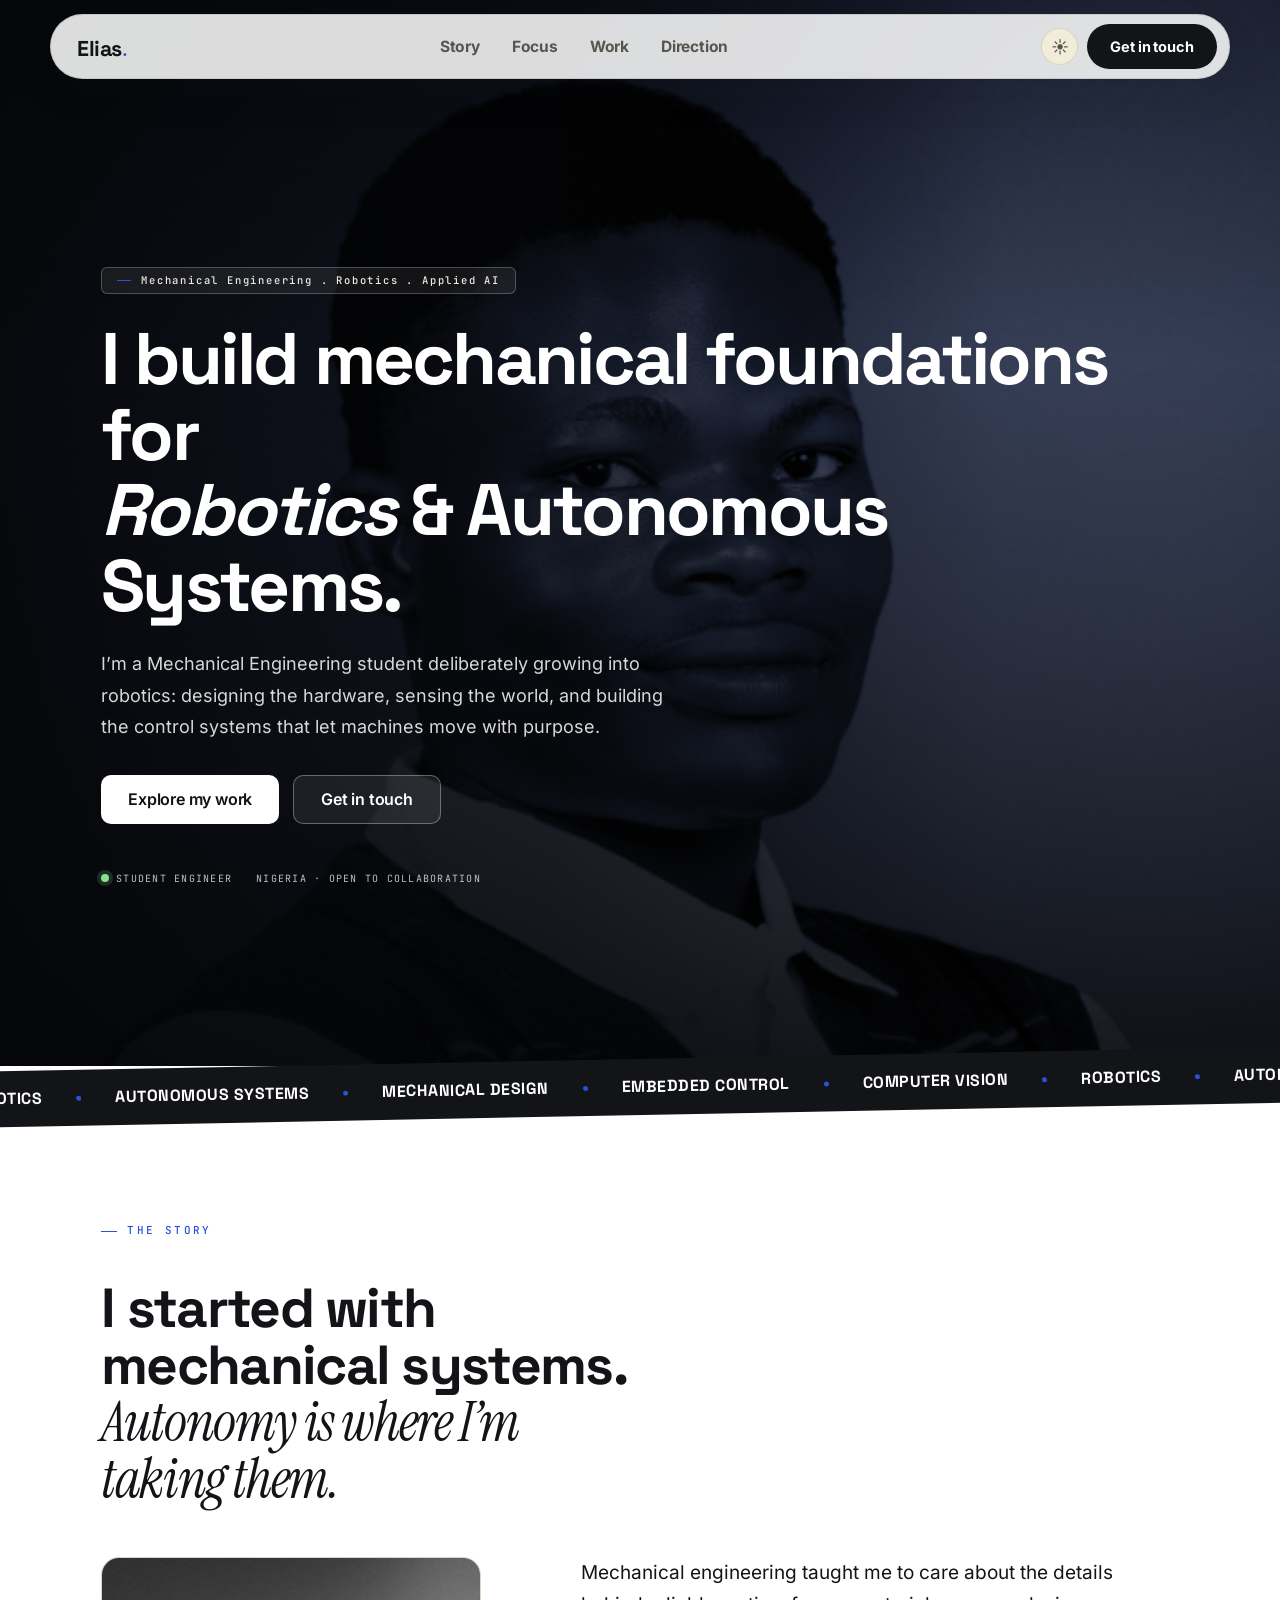
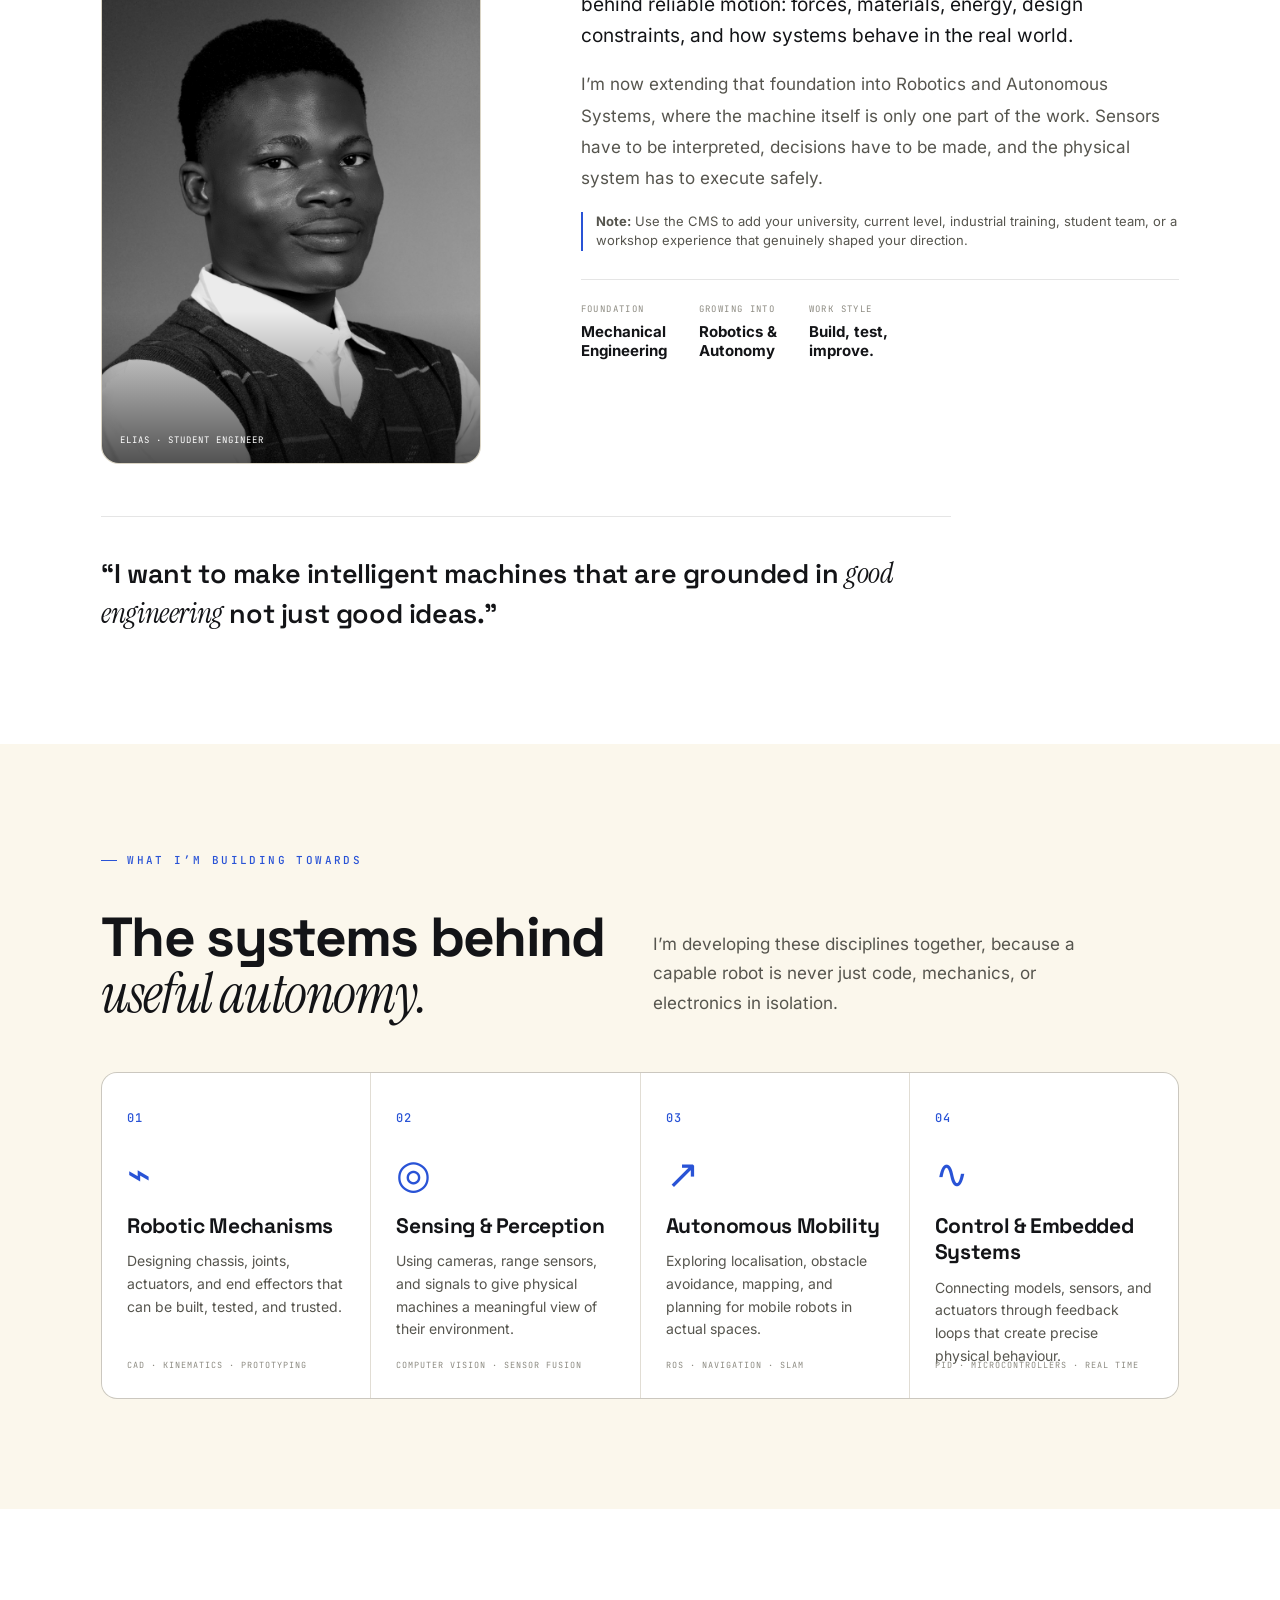
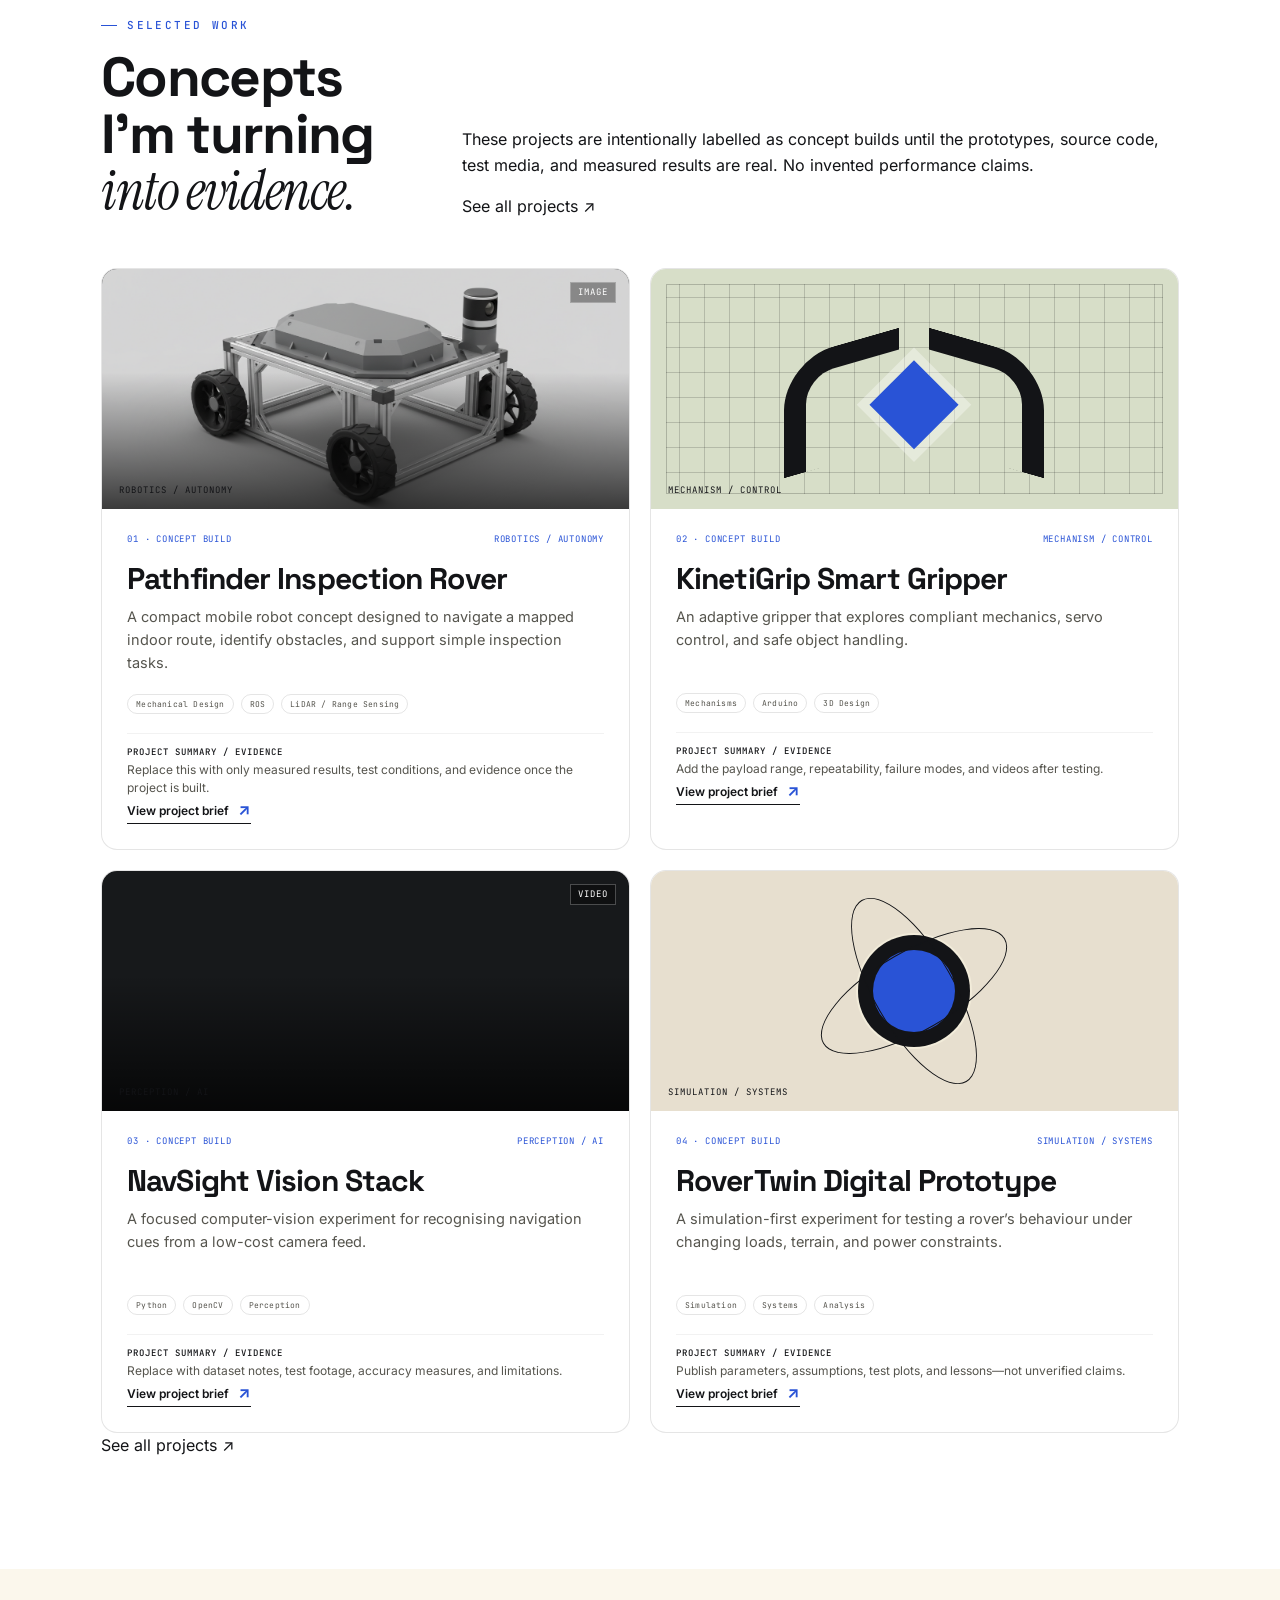
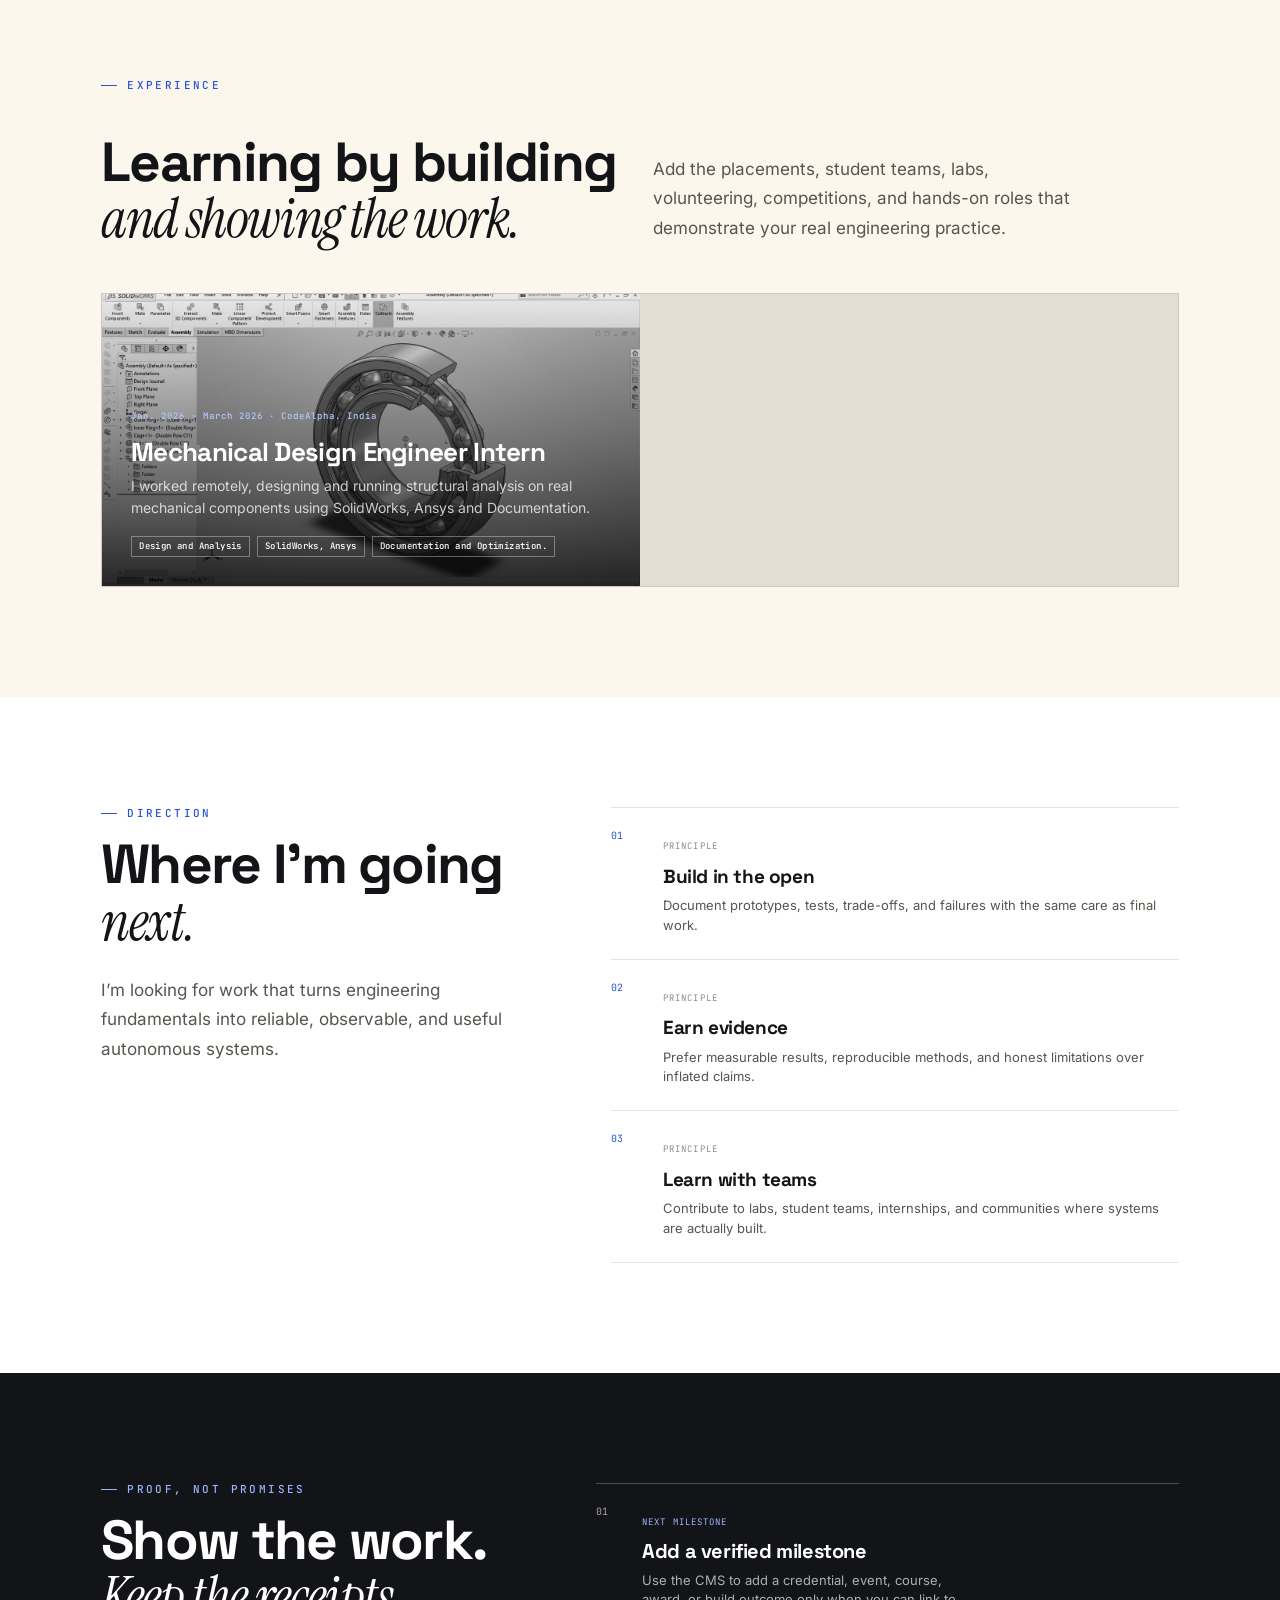
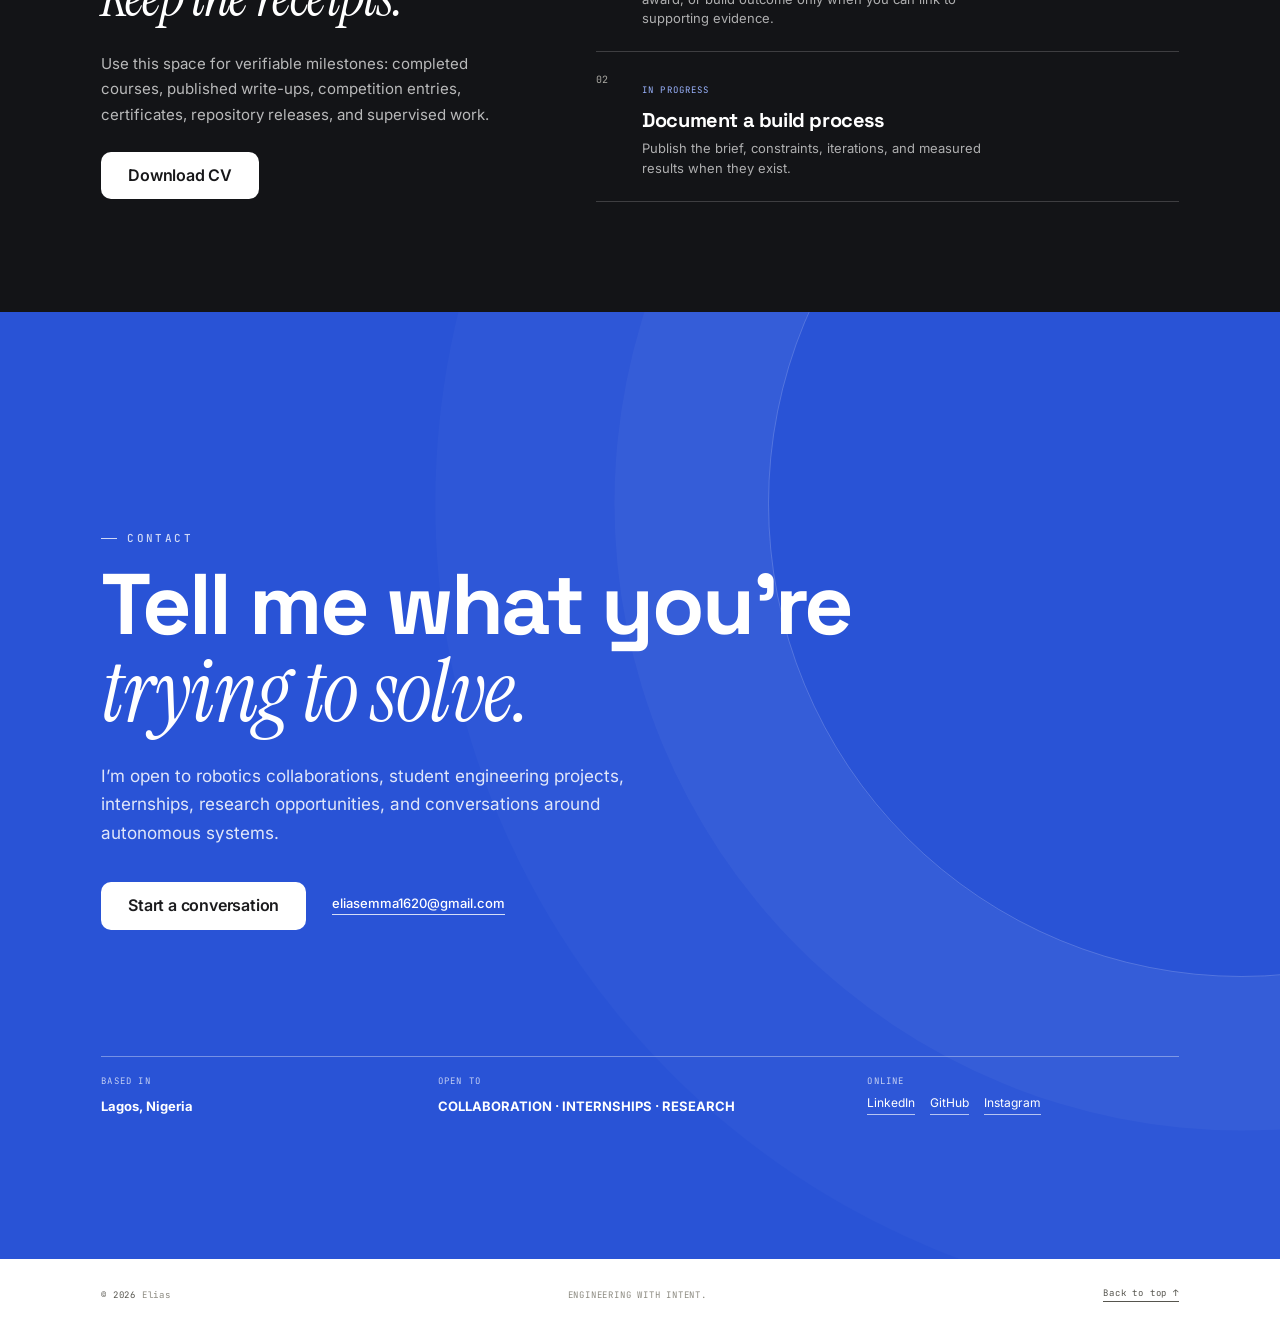
==== commit 1cb4e85c: "Enhance work section with project links Added links to view all projects in the work section." ====
--- a/index.html
+++ b/index.html
@@ -39,8 +39,24 @@
 
     <section id="focus" class="alt"><div class="wrap"><div class="section-heading reveal"><p class="eyebrow">What I’m building towards</p><h2 class="section-title" id="focusHeading"></h2><p class="section-lead" id="focusLead"></p></div><div class="focus-grid" id="focusGrid"></div></div></section>
 
-    <section id="work"><div class="wrap"><div class="work-top reveal"><div><p class="eyebrow">Selected work</p><h2 class="section-title" id="projectsHeading"></h2></div><p id="projectsLead"></p></div><div class="project-grid" id="projectGrid"></div></div></section>
-
+    <section id="work">
+  <div class="wrap">
+    <div class="work-top reveal">
+      <div>
+        <p class="eyebrow">Selected work</p>
+        <h2 class="section-title" id="projectsHeading"></h2>
+      </div>
+      <div class="work-aside">
+        <p id="projectsLead"></p>
+        <a class="all-projects-link" id="allProjectsTop" href="projects.html">See all projects <span>↗</span></a>
+      </div>
+    </div>
+    <div class="project-grid" id="projectGrid"></div>
+    <div class="all-projects-bottom">
+      <a class="all-projects-link" id="allProjectsBottom" href="projects.html">See all projects <span>↗</span></a>
+    </div>
+  </div>
+</section>
     <section id="experience"><div class="wrap"><div class="section-heading reveal"><p class="eyebrow">Experience</p><h2 class="section-title" id="experienceHeading"></h2><p class="section-lead" id="experienceLead"></p></div><div class="experience-list" id="experienceList"></div></div></section>
 
     <section id="direction"><div class="wrap direction-wrap"><div class="direction-copy reveal"><p class="eyebrow">Direction</p><h2 class="section-title" id="directionHeading"></h2><p class="section-lead" id="directionLead"></p></div><div class="direction-list" id="directionList"></div></div></section>
--- a/styles.css
+++ b/styles.css
@@ -36,3 +36,31 @@
 .experience-content{position:relative;z-index:1;max-width:590px}.experience-card.has-media .experience-content{padding:29px}.experience-card small{color:var(--brand);font:500 9px/1 'JetBrains Mono',monospace;letter-spacing:1px}.experience-card.has-media small{color:#b4c8ff}.experience-card h3{margin:12px 0 8px;font:700 26px/1.1 'Space Grotesk',sans-serif;letter-spacing:-.7px}.experience-card p{margin:0;color:var(--copy);font-size:14px;line-height:1.55}.experience-card.has-media p{color:rgba(255,255,255,.76)}.experience-bullets{display:flex;flex-wrap:wrap;gap:7px;margin-top:18px}.experience-bullets span{padding:5px 7px;border:1px solid var(--border);font:500 9px/1 'JetBrains Mono',monospace;letter-spacing:.4px}.experience-card.has-media .experience-bullets span{border-color:rgba(255,255,255,.34);color:#fff}
 .project-modal-media{width:100%;max-height:290px;object-fit:cover;margin:-10px 0 26px;background:#131417}.modal-link{display:inline-flex;border:1px solid var(--border);padding:9px 10px;color:var(--copy);font:500 10px/1 'JetBrains Mono',monospace}.empty-state{grid-column:1/-1;padding:36px;color:var(--muted);border:1px dashed var(--border);font-size:14px}
 @media(max-width:620px){#hero{height:auto;min-height:100svh;align-items:flex-start}.hero-inner{padding:120px 20px 64px}.hero-title{font-size:clamp(42px,11.2vw,52px);line-height:1.04}.experience-list{grid-template-columns:1fr}.experience-card{min-height:250px}}
+
+/* Responsive hero layout fix: keep the editorial heading below the fixed navigation at every viewport size. */
+#hero{
+  height:auto;
+  min-height:max(760px,100svh);
+  align-items:flex-start;
+}
+.hero-inner{
+  padding-top:clamp(152px,17vh,214px);
+  padding-bottom:clamp(64px,8vh,100px);
+}
+@media (min-width:1025px){
+  .hero-title{
+    max-width:1060px;
+    font-size:clamp(58px,5.7vw,78px);
+    line-height:1.04;
+  }
+}
+@media (min-width:621px) and (max-width:1024px){
+  #hero{min-height:max(740px,100svh)}
+  .hero-inner{padding-top:142px;padding-bottom:68px}
+  .hero-title{max-width:850px;font-size:clamp(48px,6.4vw,68px);line-height:1.04}
+}
+@media (max-width:620px){
+  #hero{min-height:100svh}
+  .hero-inner{padding:112px 20px 64px}
+  .hero-title{max-width:100%;font-size:clamp(40px,11vw,52px);line-height:1.04}
+}
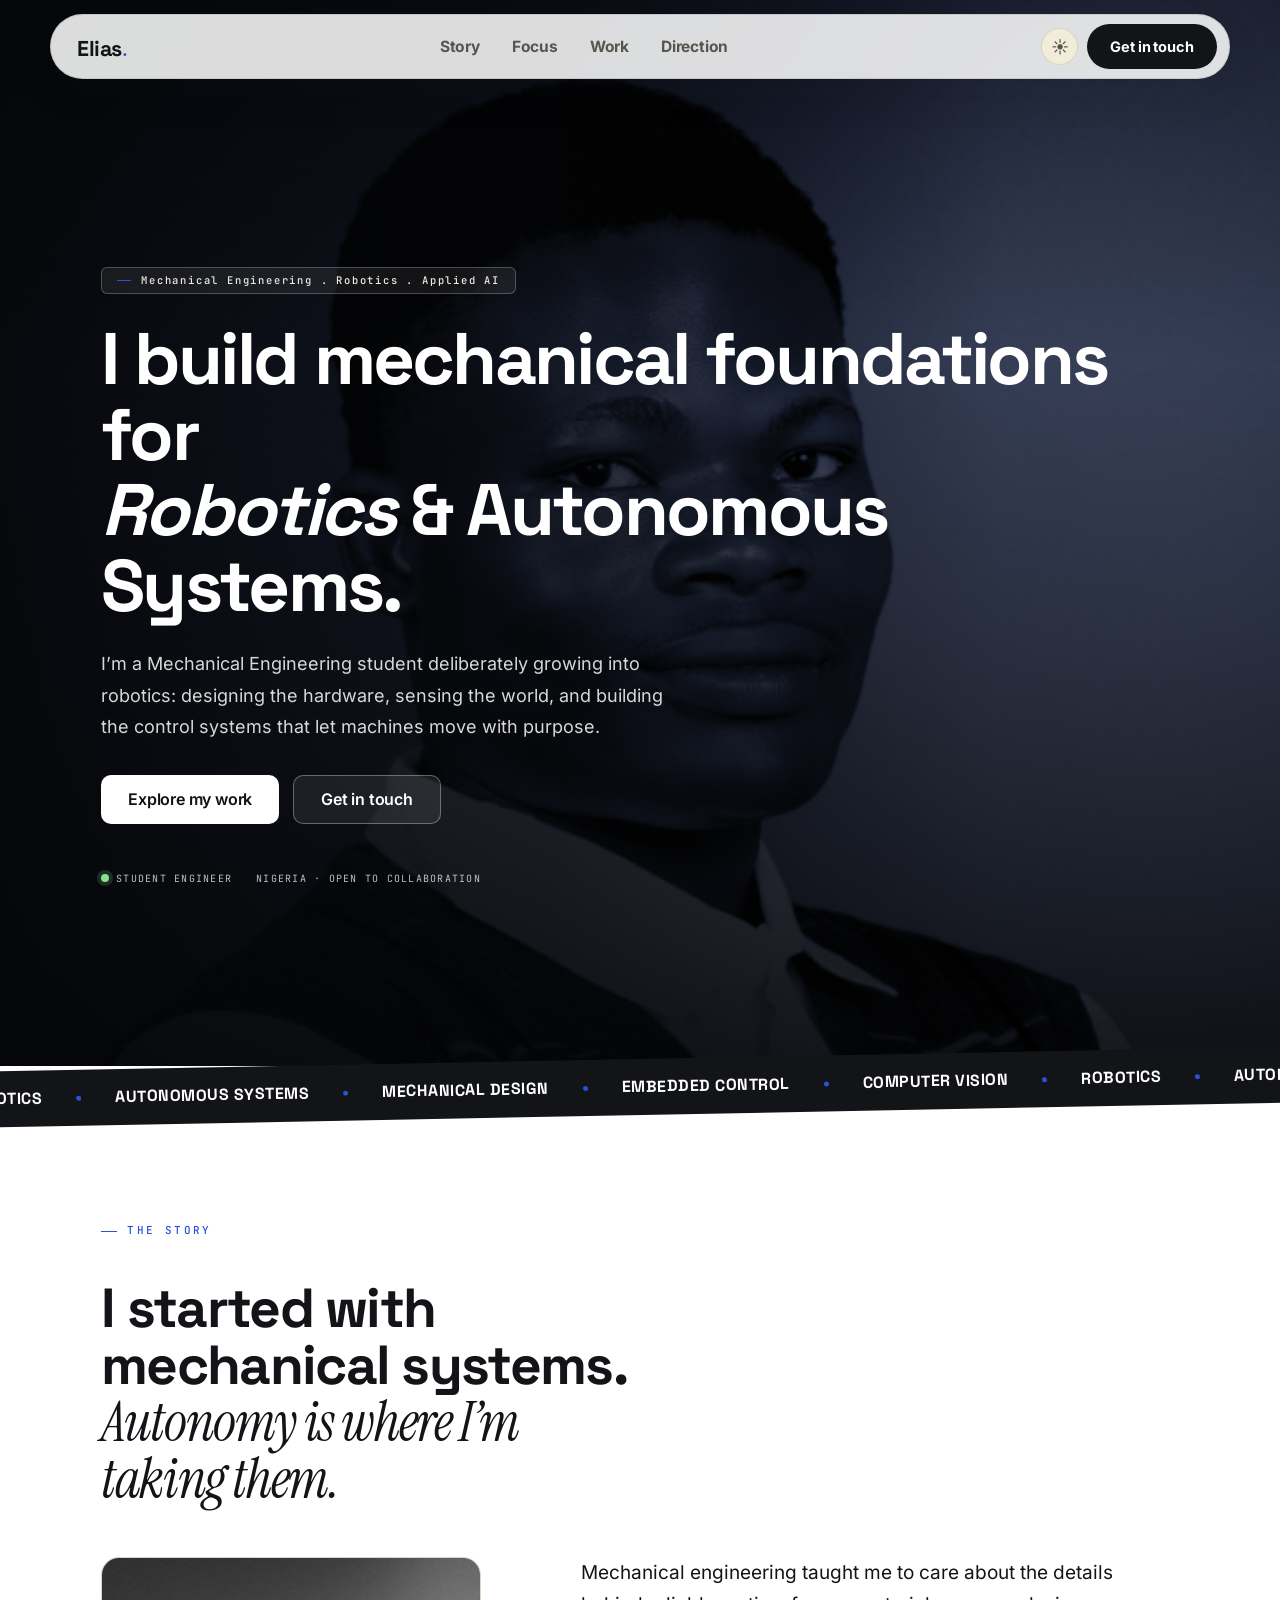
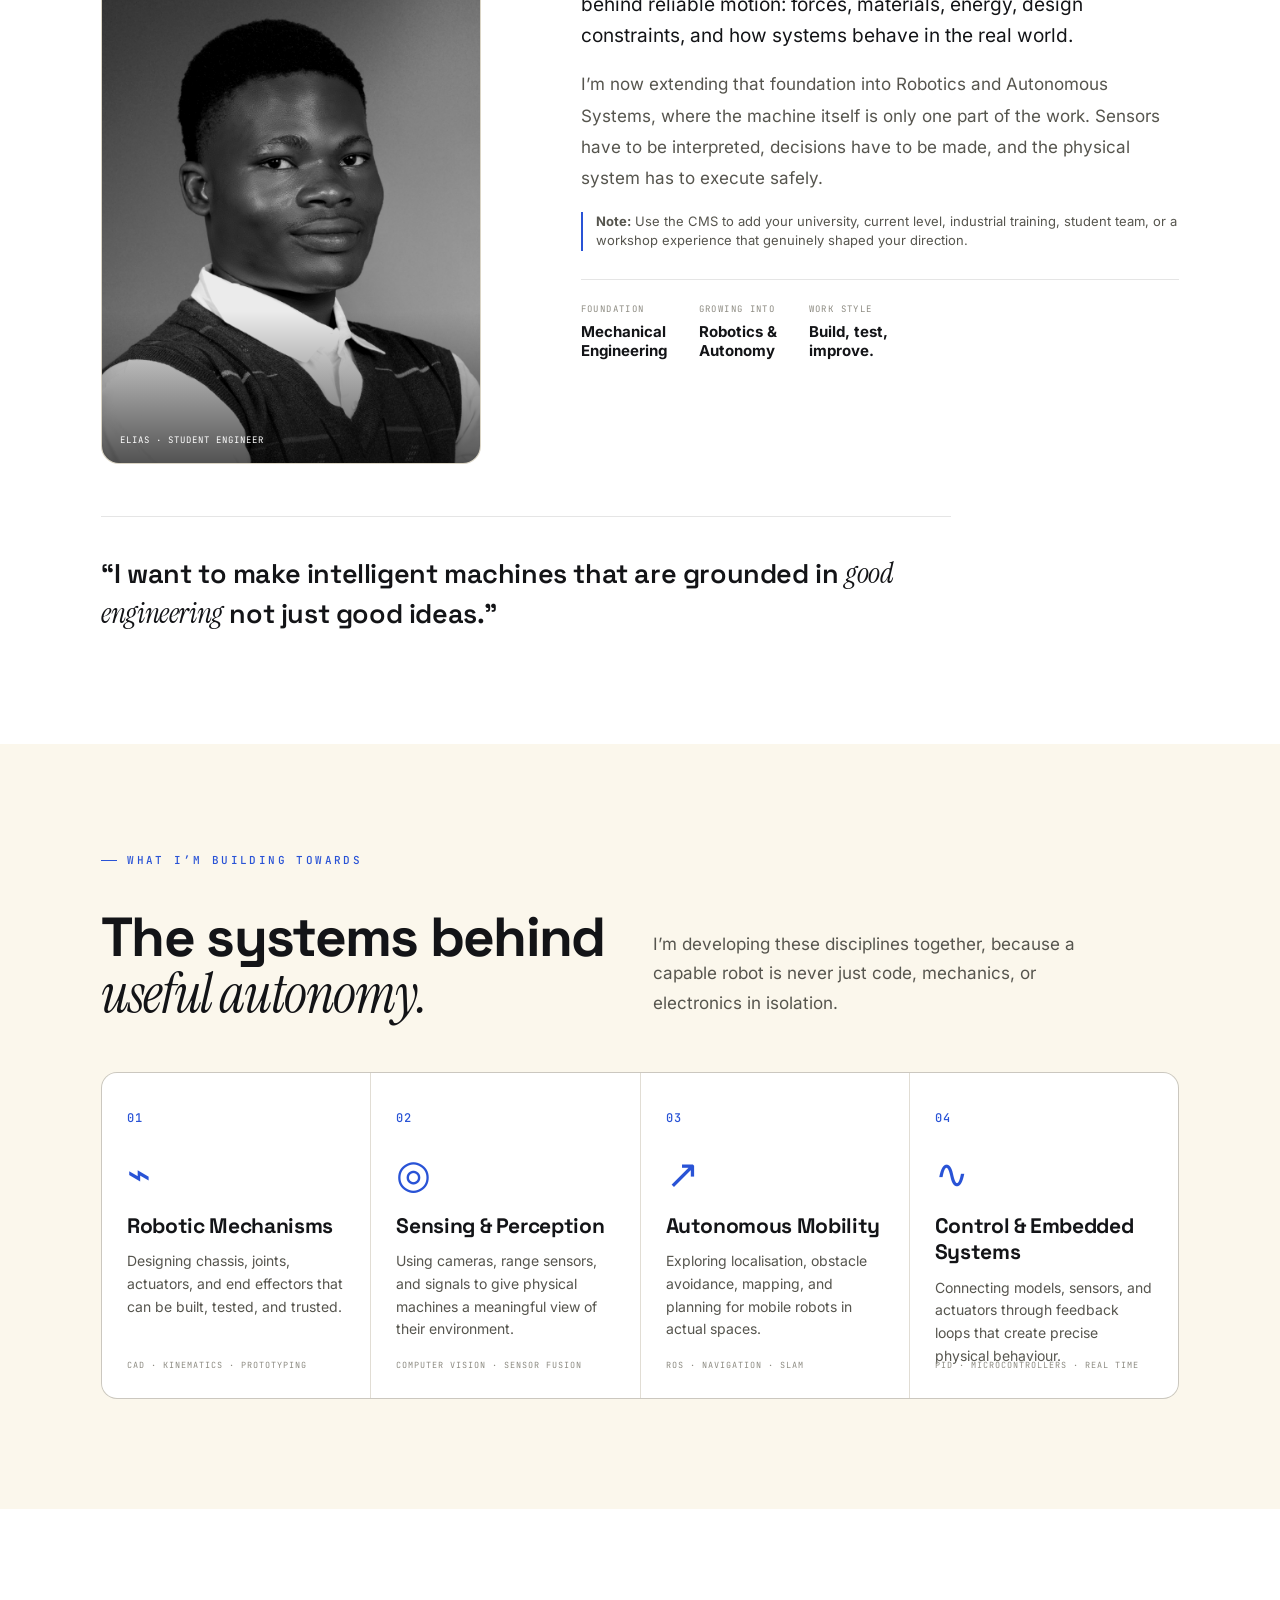
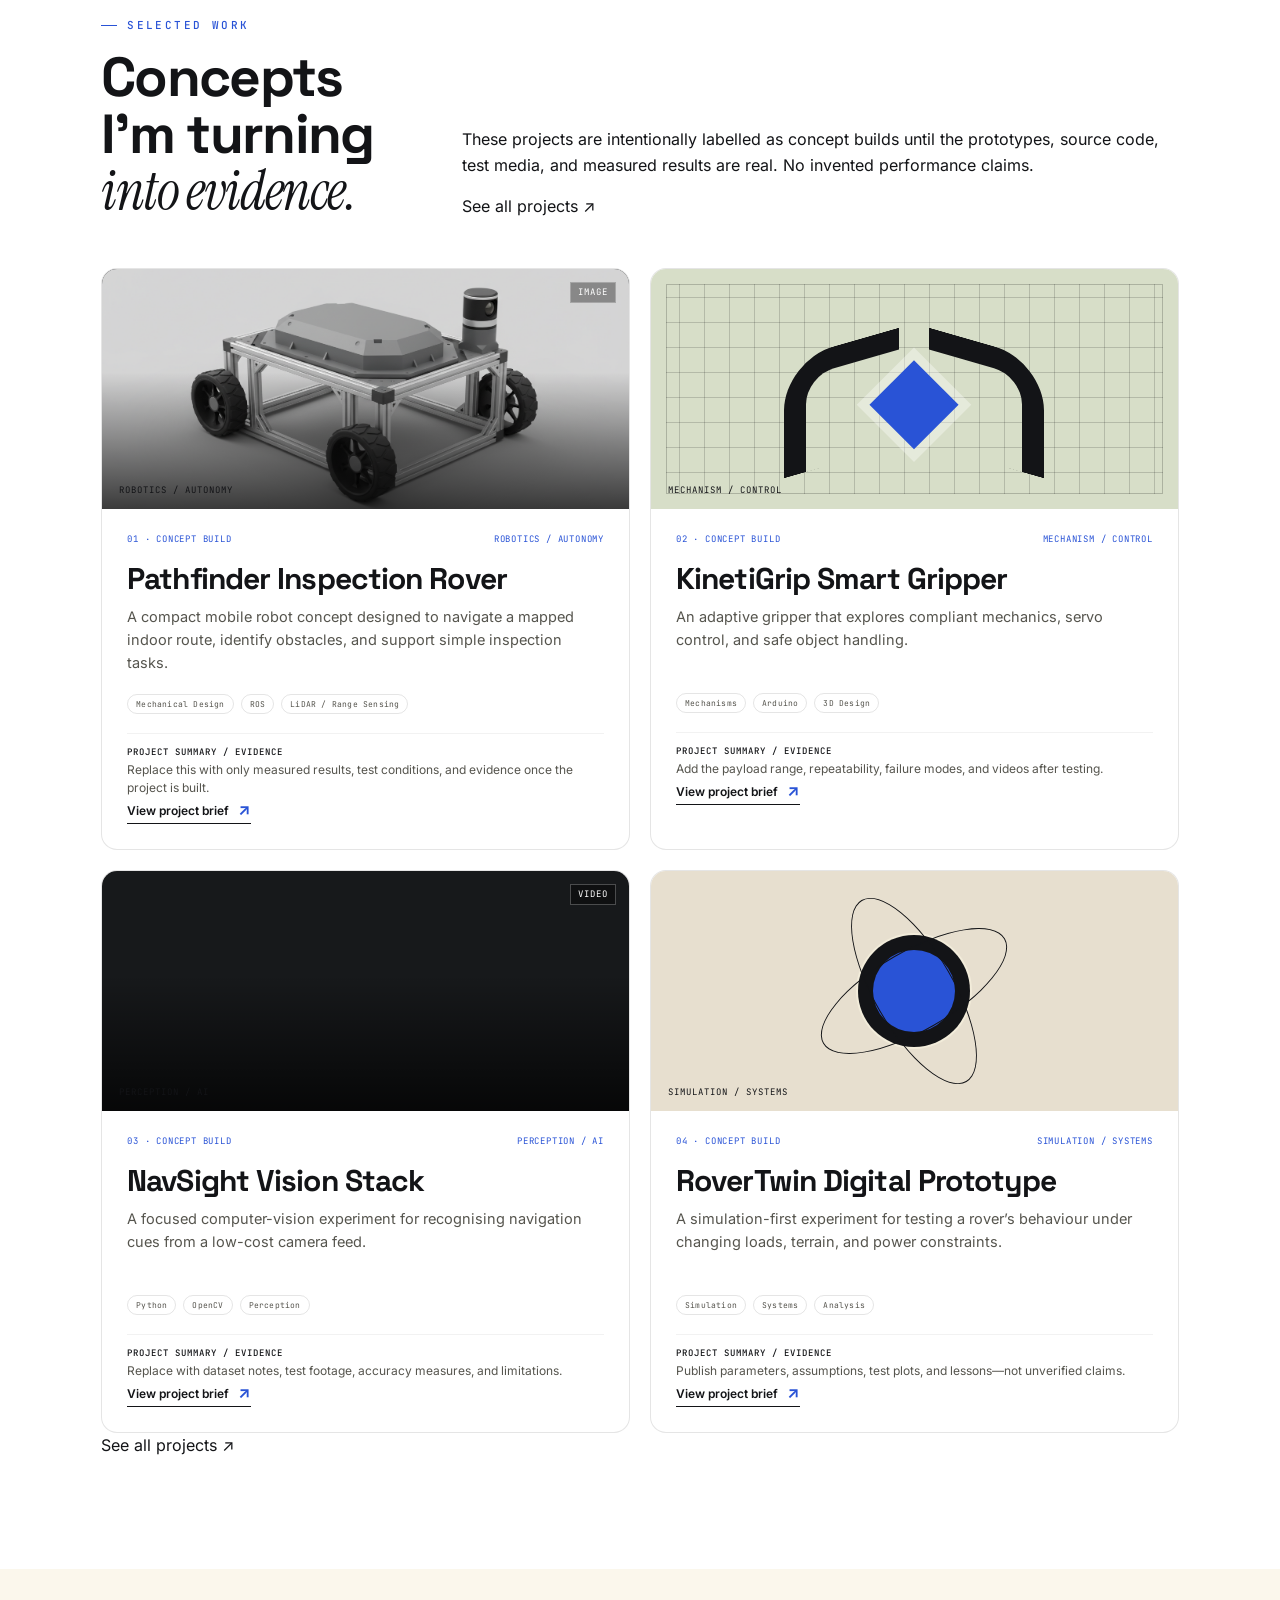
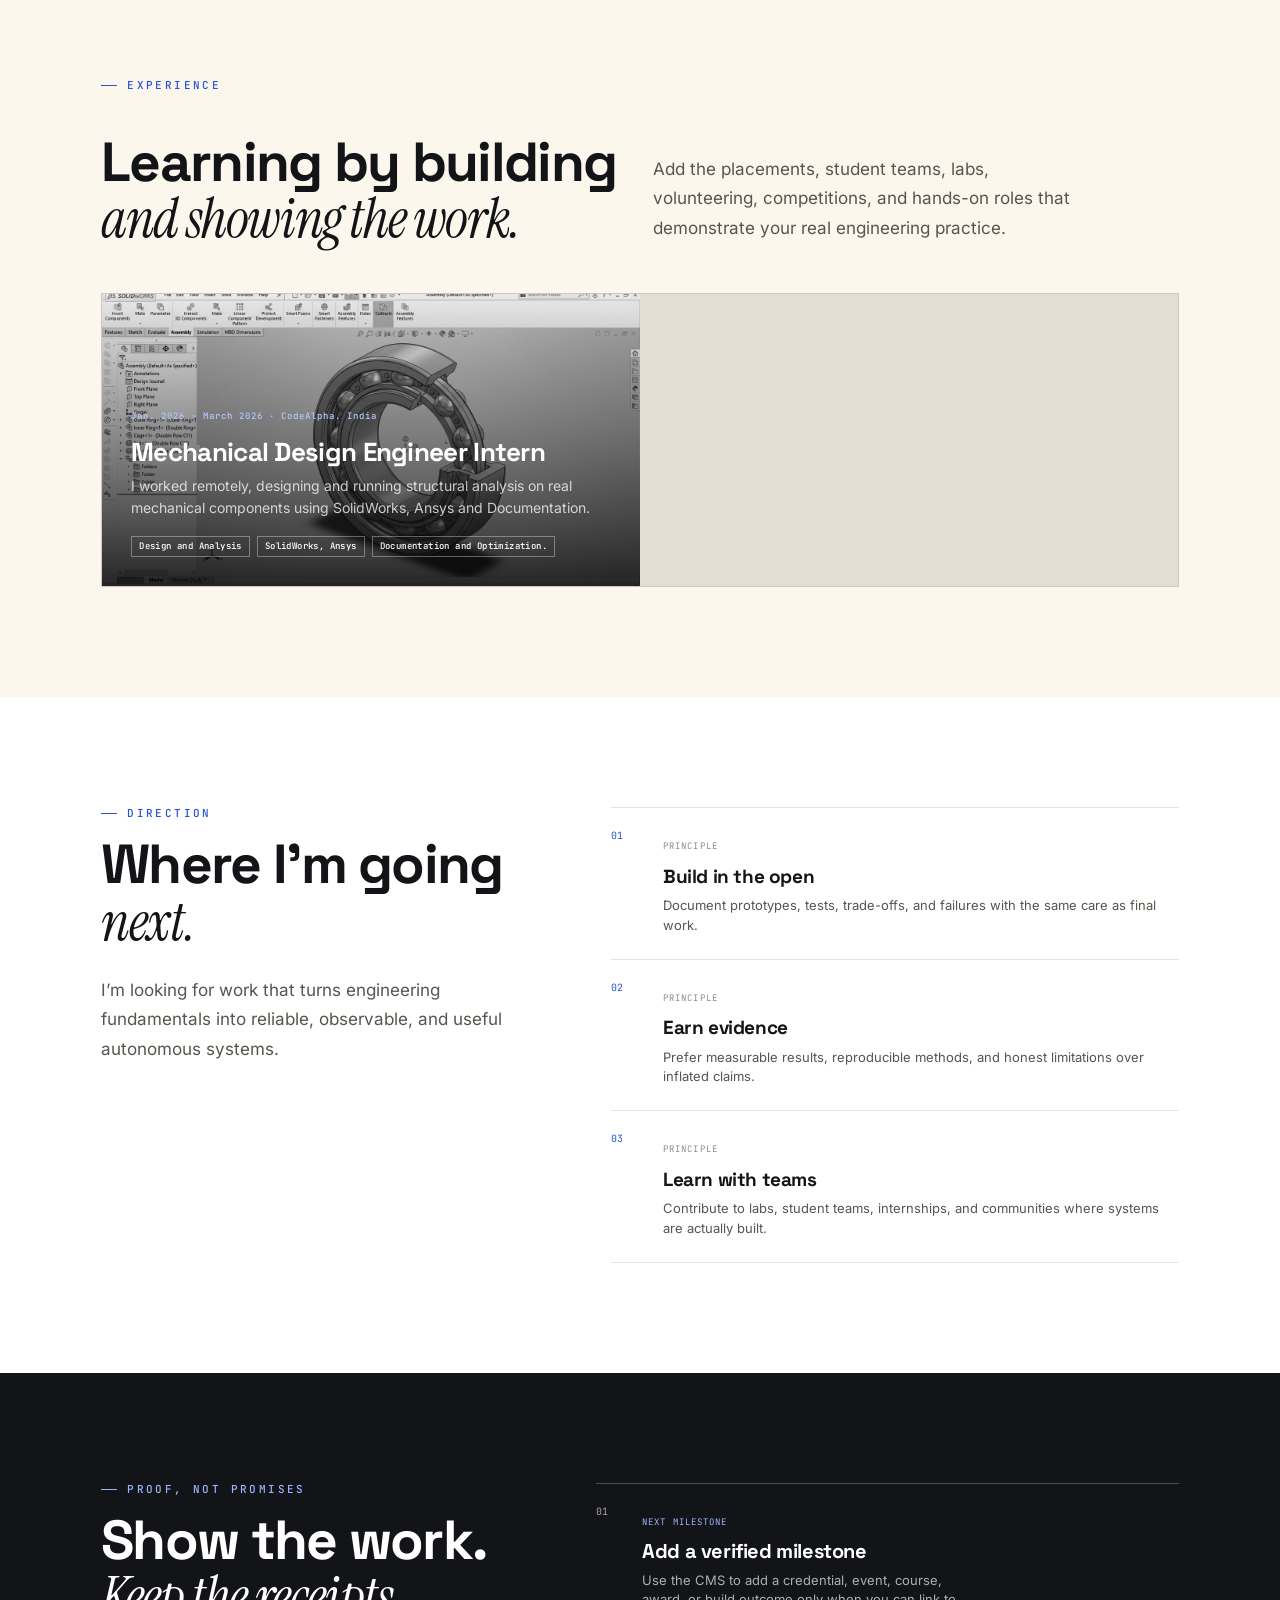
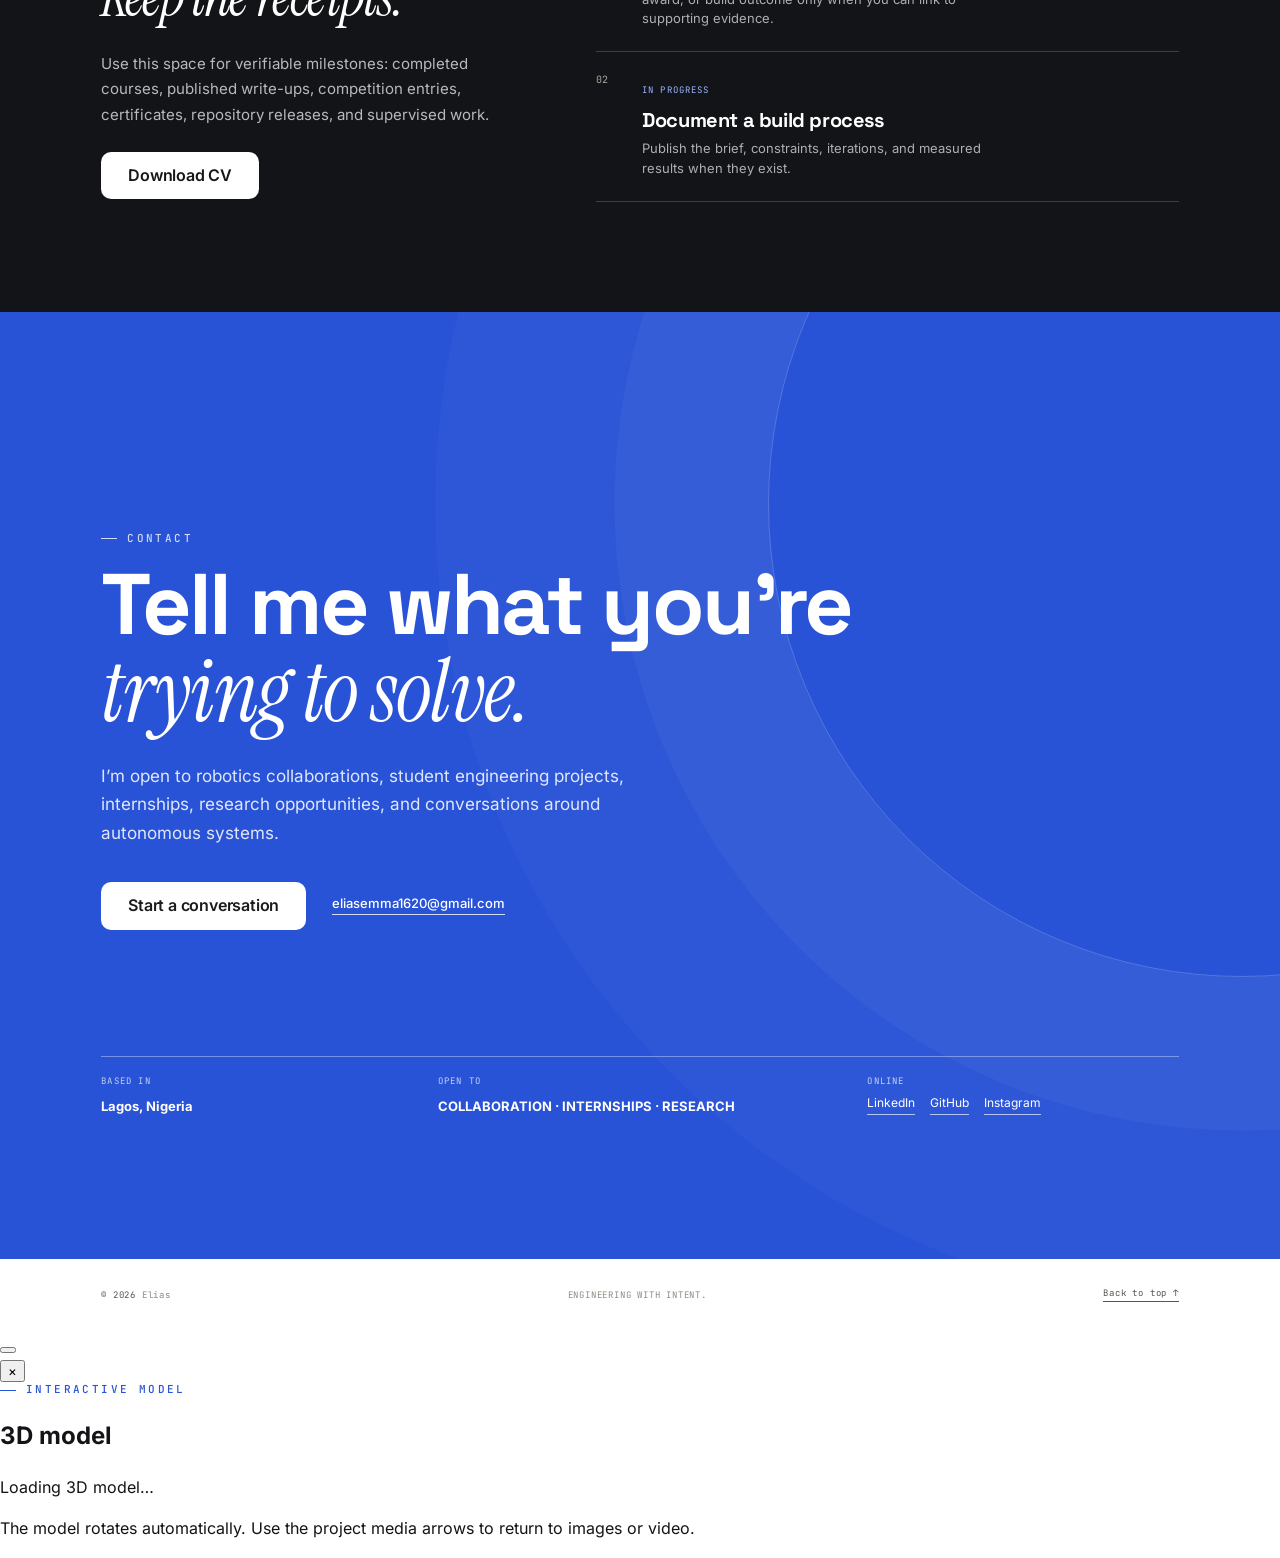
==== commit d494967e: "Add interactive 3D model modal Added a modal for displaying an interactive 3D model with loading mes" ====
--- a/index.html
+++ b/index.html
@@ -67,7 +67,16 @@
   </main>
   <footer><div class="wrap footer-inner"><span>© <span id="year"></span> <span id="footerName"></span></span><span id="footerLine"></span><a href="#hero">Back to top ↑</a></div></footer>
 
-  <div class="project-modal" id="projectModal" aria-hidden="true"><button class="modal-overlay" aria-label="Close project"></button><article class="modal-card"><button class="modal-close" aria-label="Close project">×</button><div id="modalContent"></div></article></div>
+  <div class="model-modal" id="modelModal" aria-hidden="true">
+  <button class="model-overlay" type="button" aria-label="Close 3D viewer"></button>
+  <article class="model-card" role="dialog" aria-modal="true" aria-labelledby="modelTitle">
+    <button class="model-close" type="button" aria-label="Close 3D viewer">×</button>
+    <p class="eyebrow">Interactive model</p>
+    <h2 id="modelTitle">3D model</h2>
+    <div class="stl-stage" id="stlStage"><p>Loading 3D model…</p></div>
+    <p class="model-note">The model rotates automatically. Use the project media arrows to return to images or video.</p>
+  </article>
+  </div>
   <script src="content.js"></script><script src="site.js"></script>
 </body>
 </html>
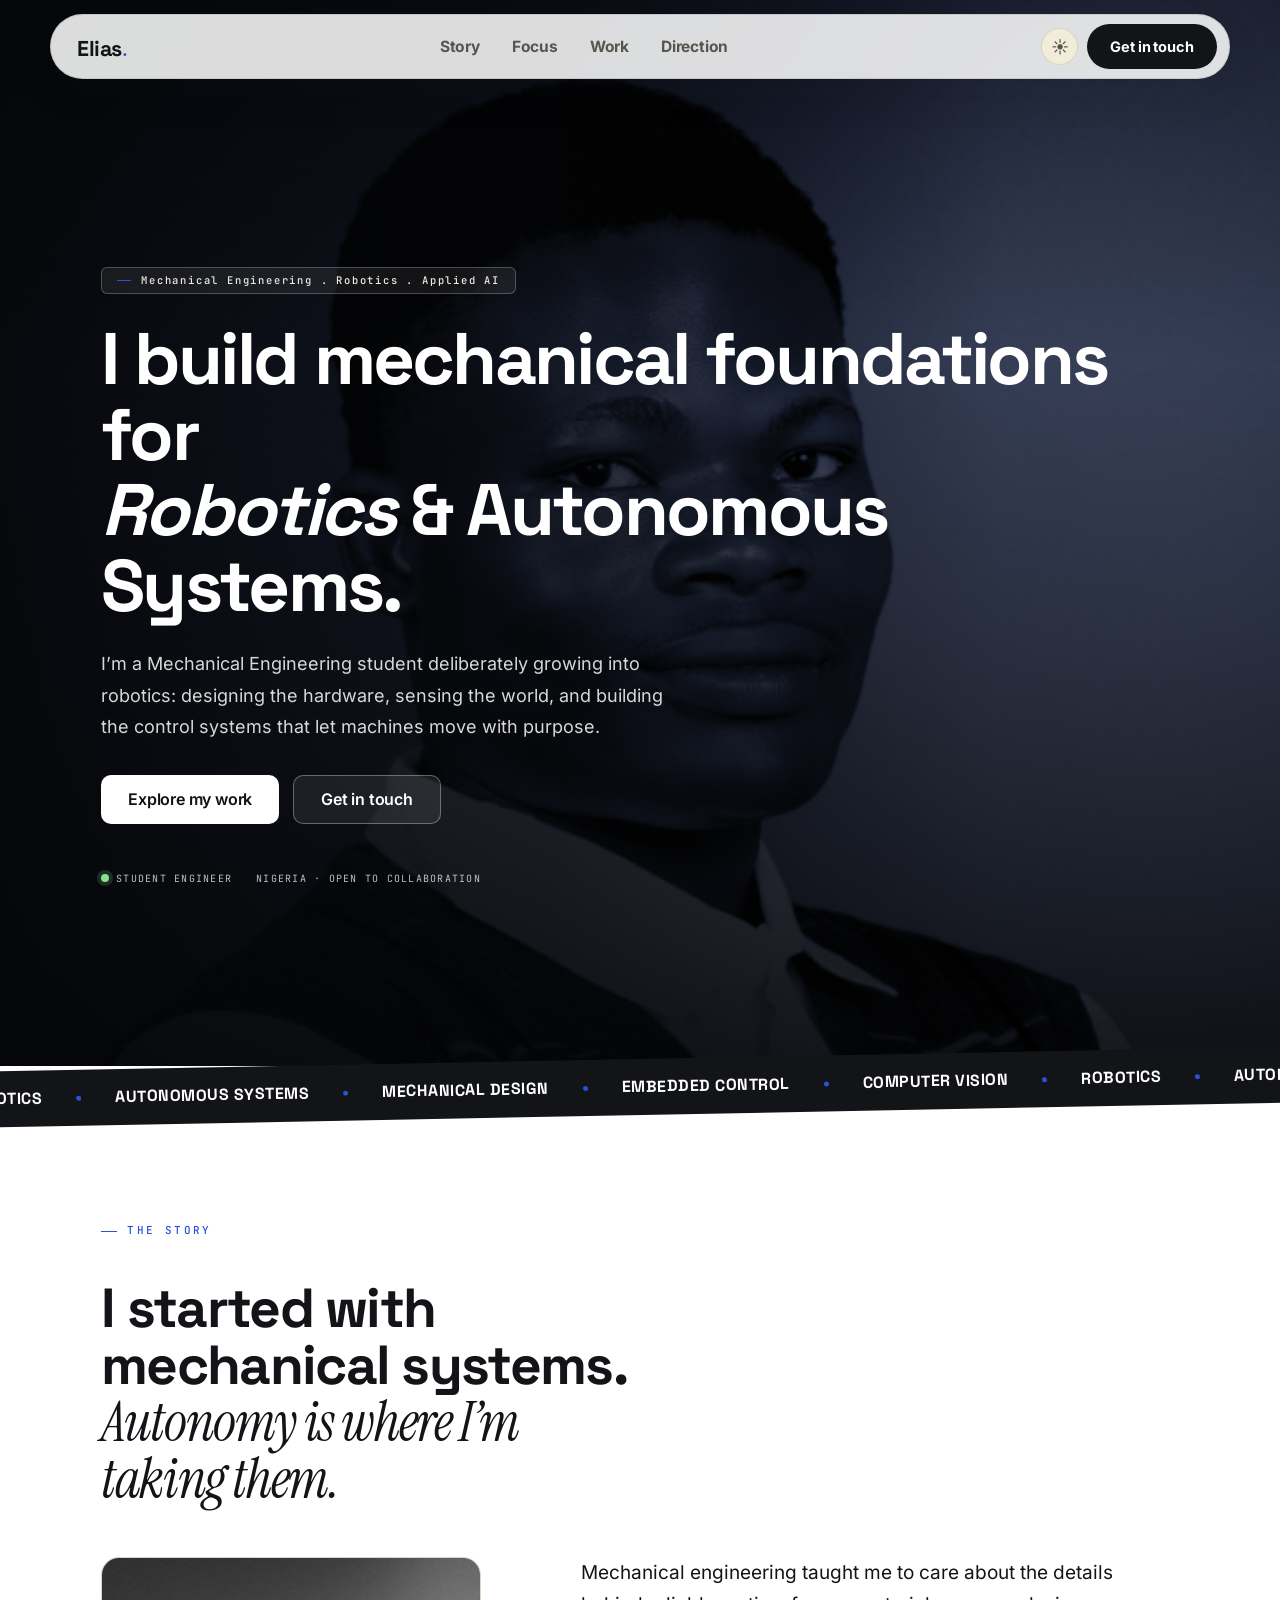
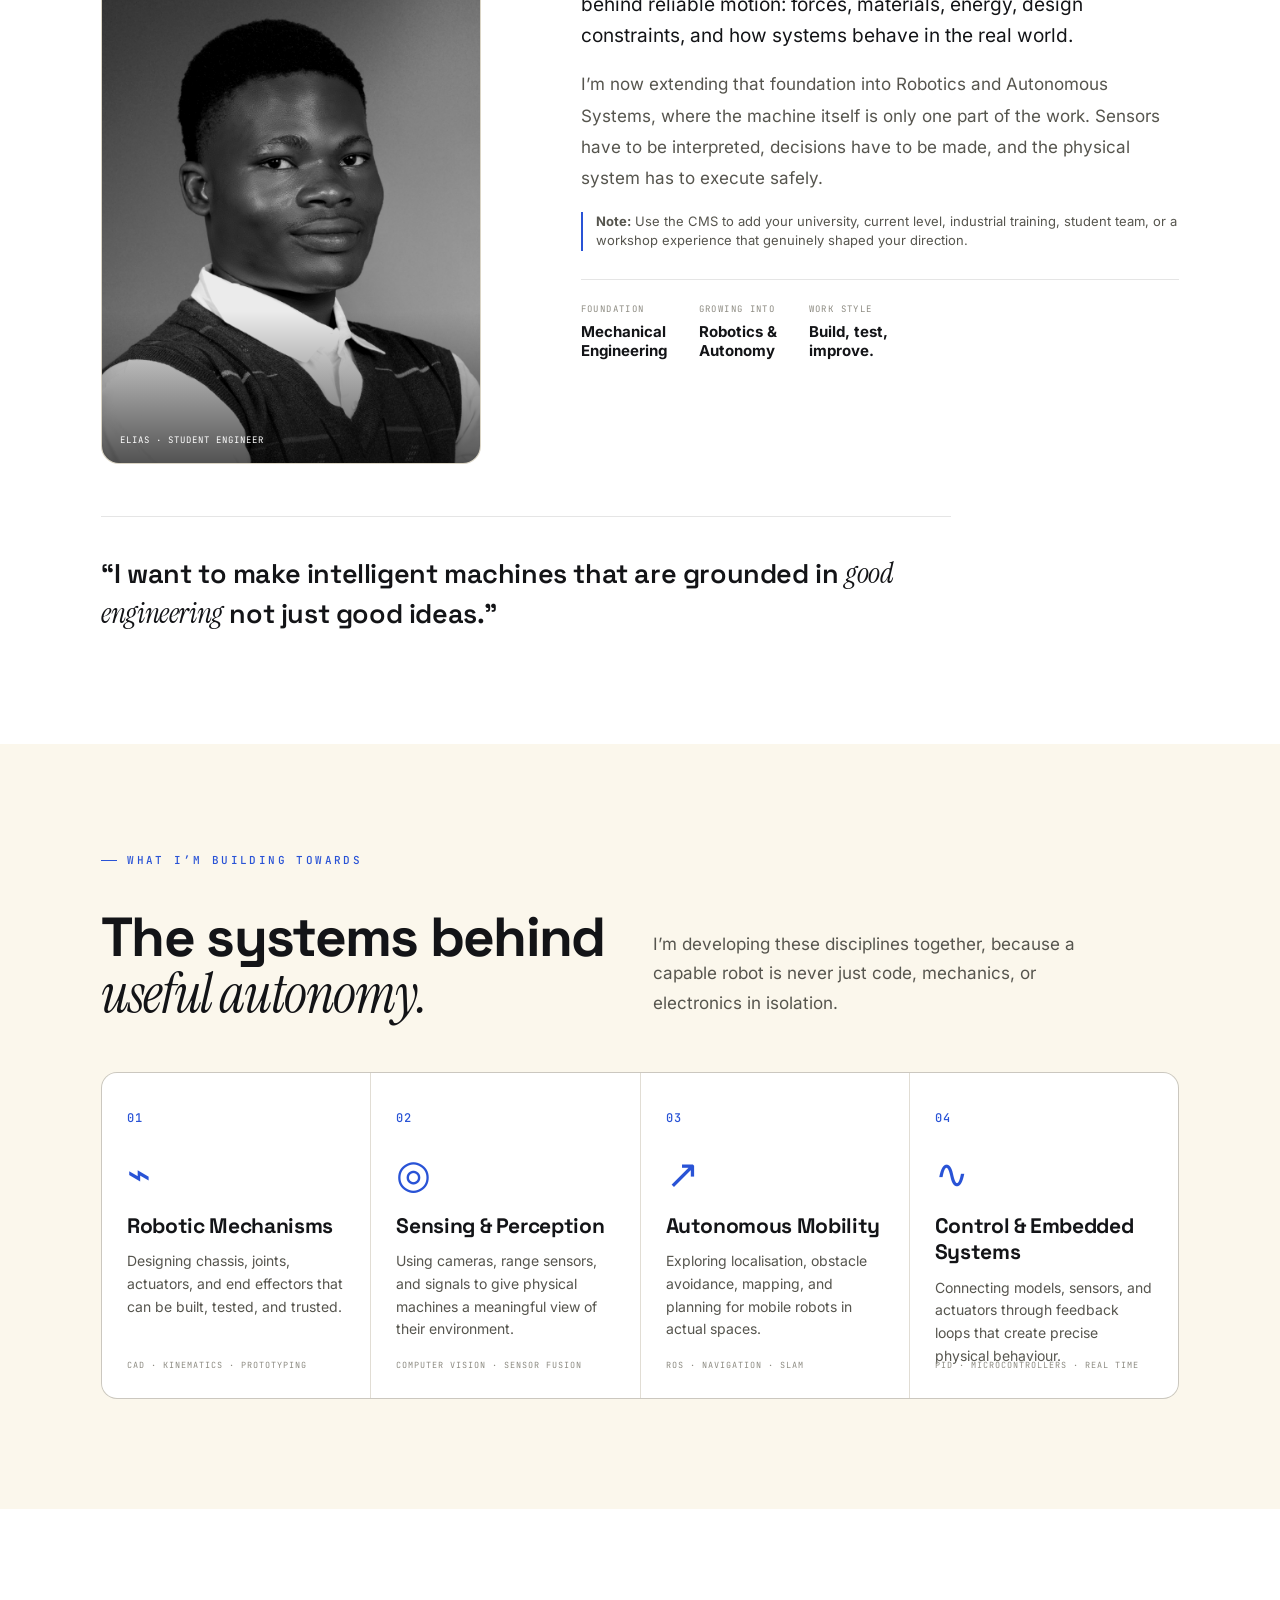
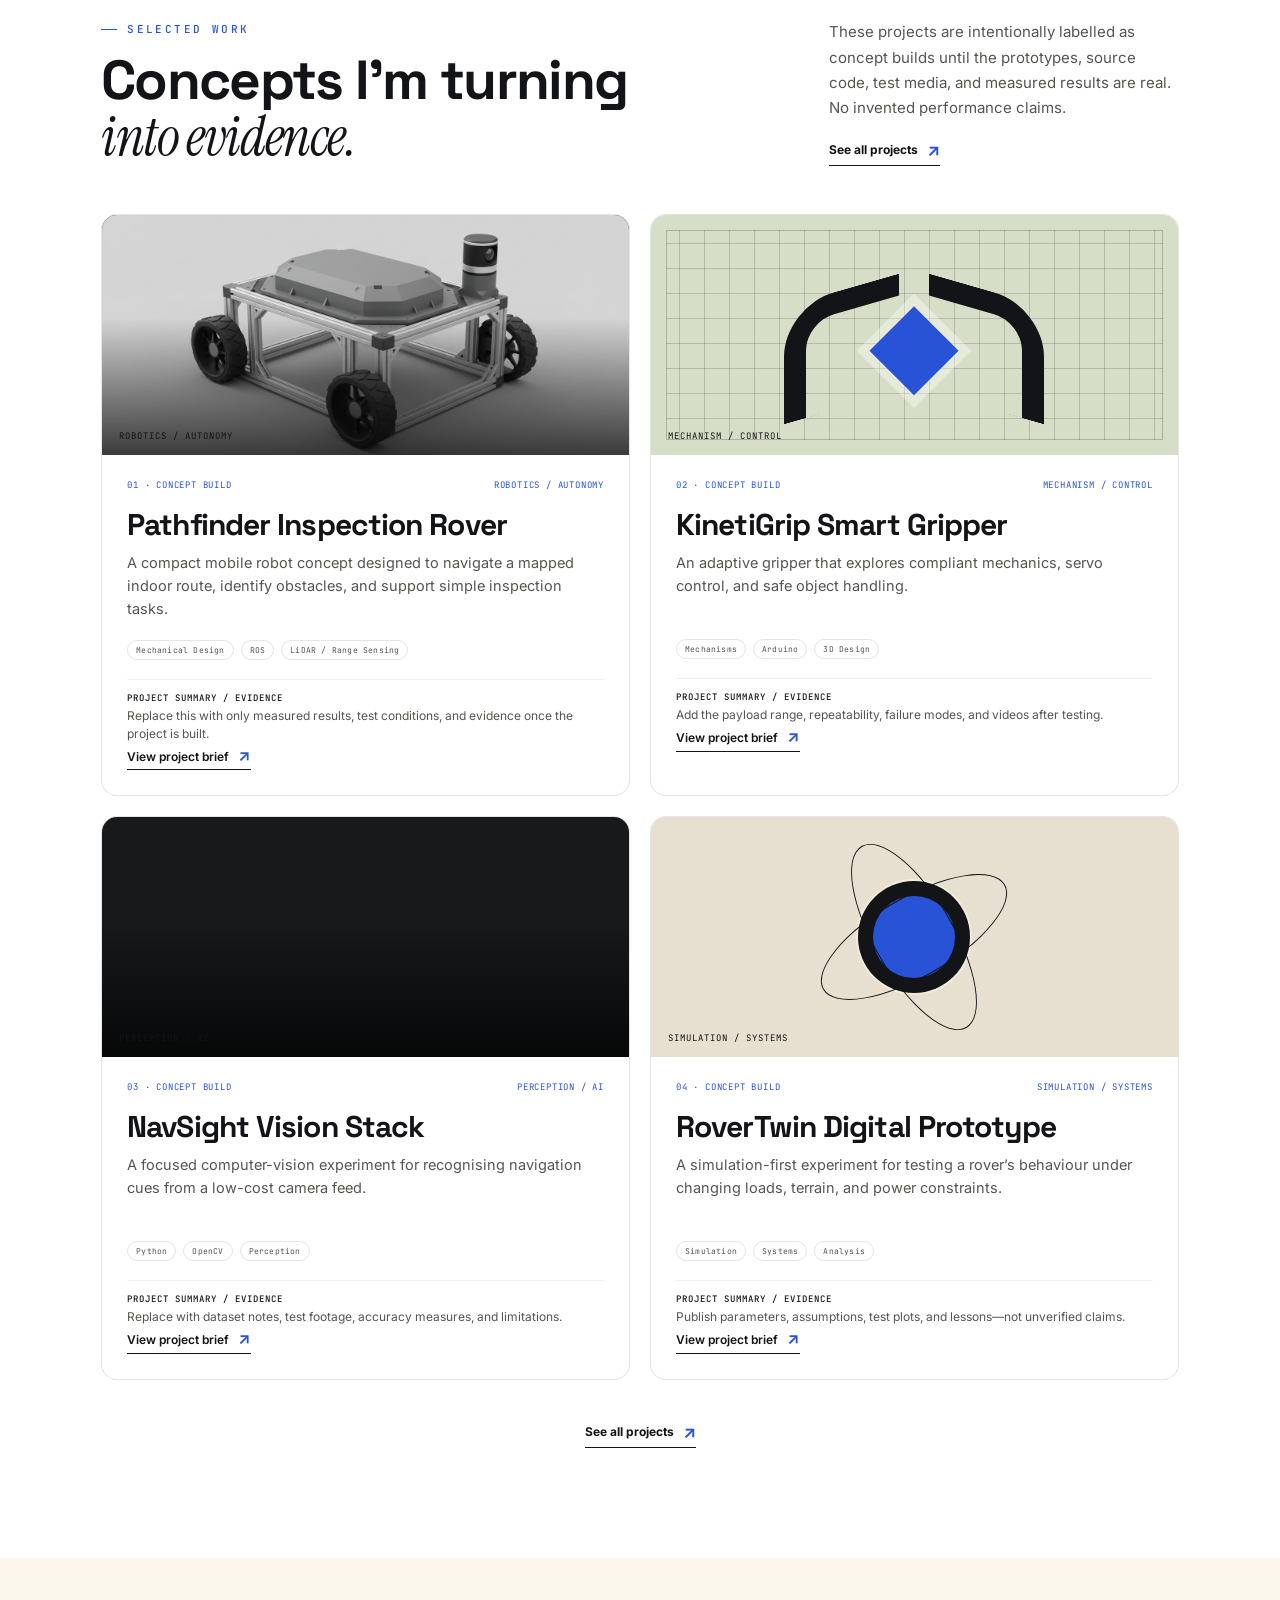
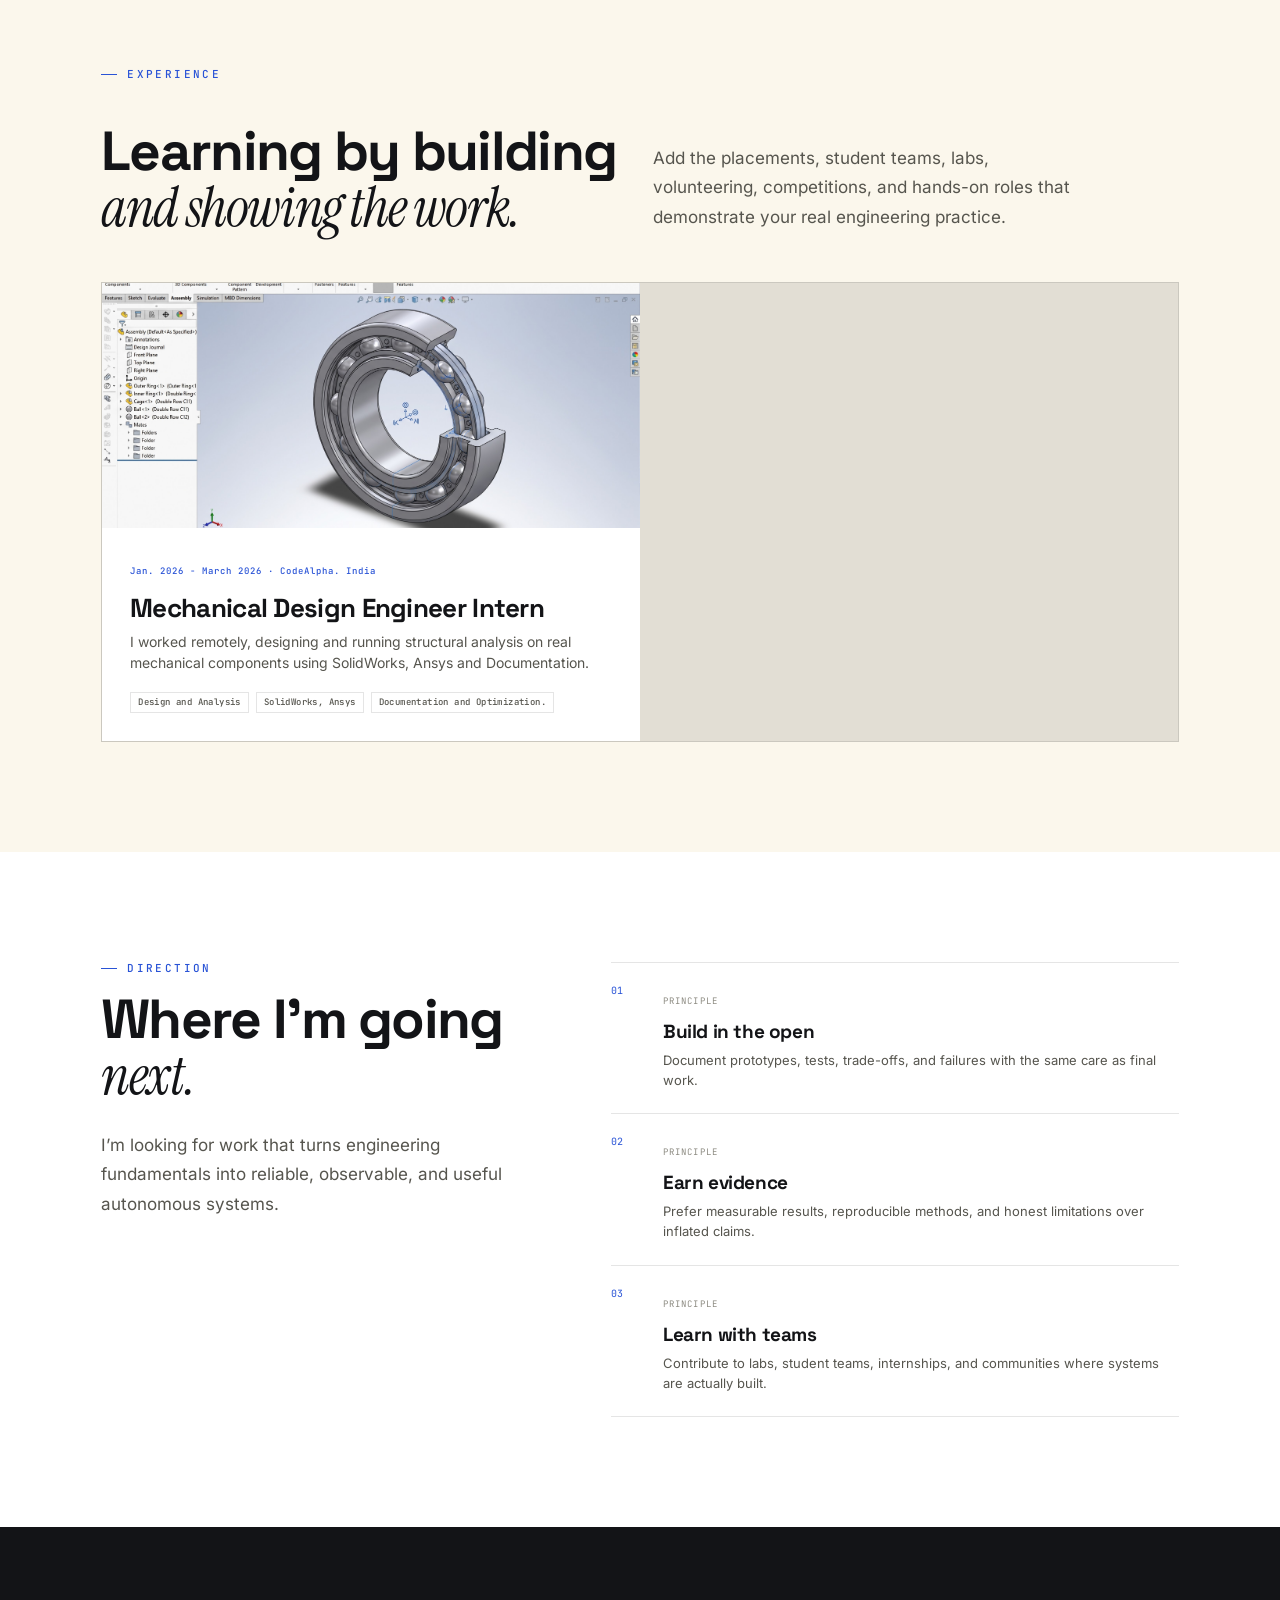
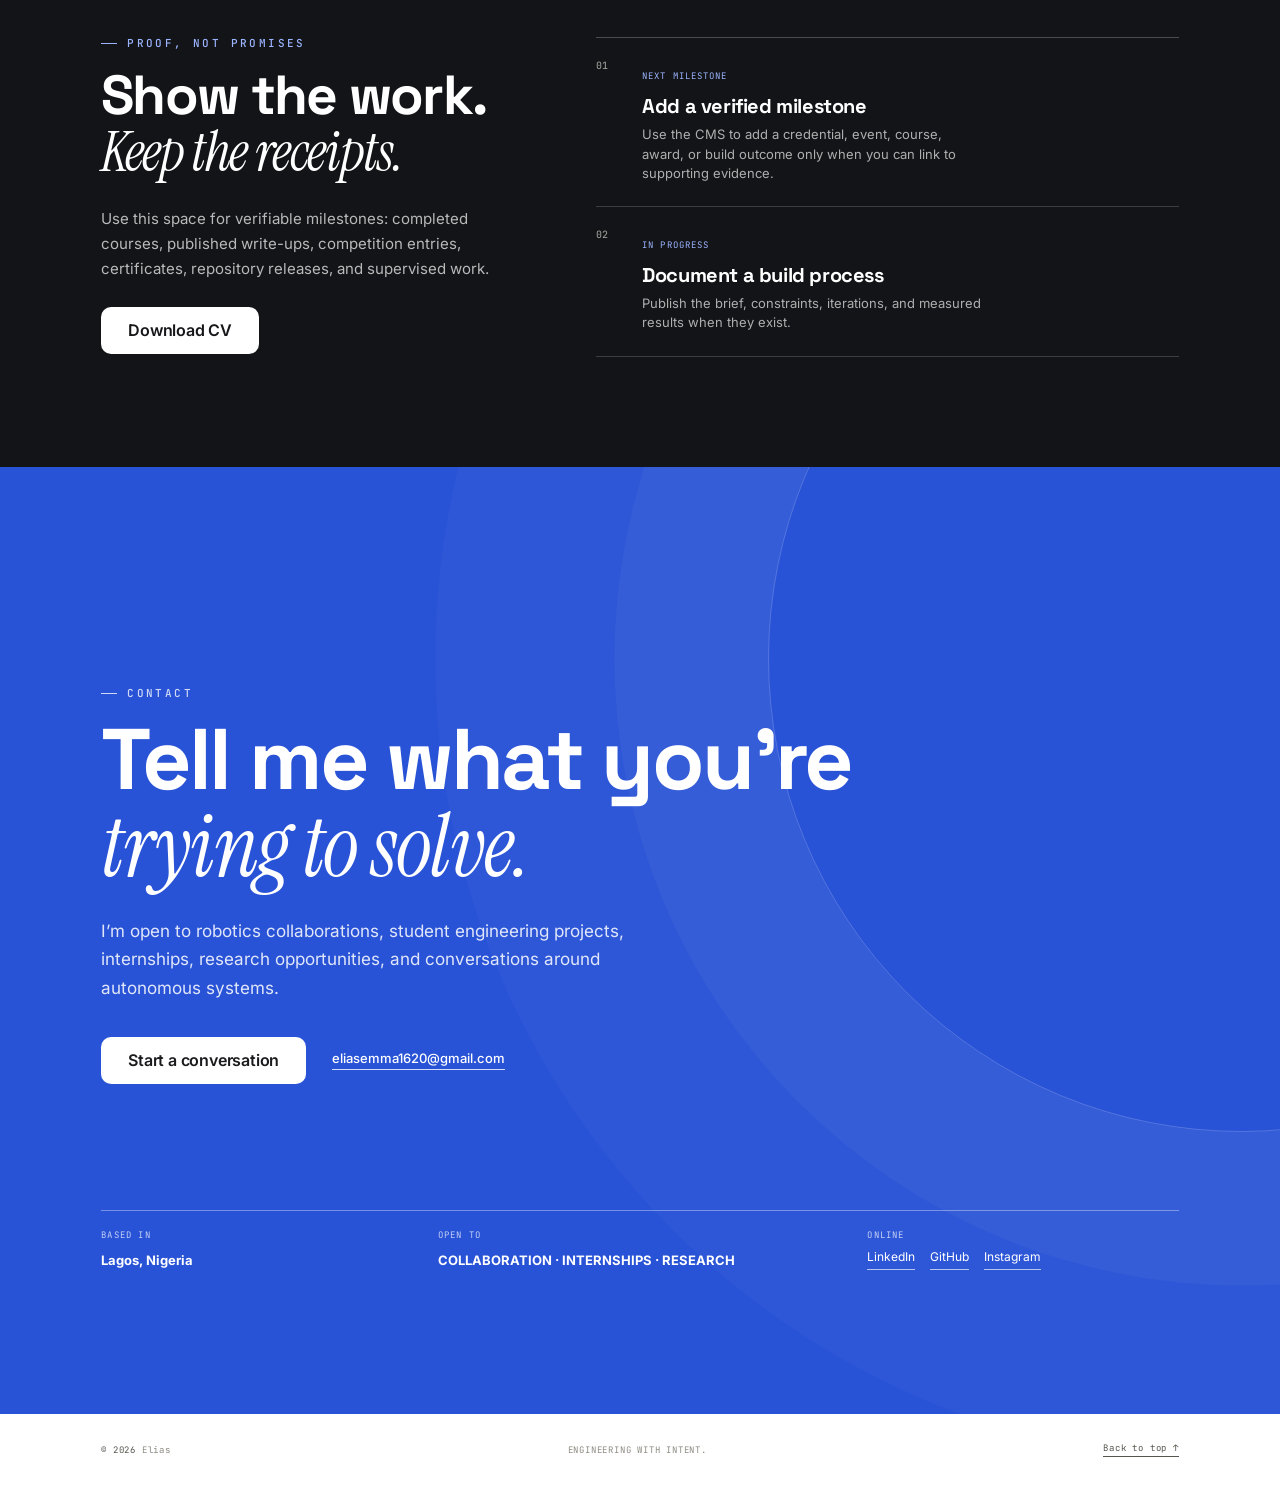
==== commit 5e33030d: "Add files via upload" ====
--- a/index.html
+++ b/index.html
@@ -40,23 +40,16 @@
     <section id="focus" class="alt"><div class="wrap"><div class="section-heading reveal"><p class="eyebrow">What I’m building towards</p><h2 class="section-title" id="focusHeading"></h2><p class="section-lead" id="focusLead"></p></div><div class="focus-grid" id="focusGrid"></div></div></section>
 
     <section id="work">
-  <div class="wrap">
-    <div class="work-top reveal">
-      <div>
-        <p class="eyebrow">Selected work</p>
-        <h2 class="section-title" id="projectsHeading"></h2>
+      <div class="wrap">
+        <div class="work-top reveal">
+          <div><p class="eyebrow">Selected work</p><h2 class="section-title" id="projectsHeading"></h2></div>
+          <div class="work-aside"><p id="projectsLead"></p><a class="all-projects-link" id="allProjectsTop" href="projects.html">See all projects <span>↗</span></a></div>
+        </div>
+        <div class="project-grid" id="projectGrid"></div>
+        <div class="all-projects-bottom"><a class="all-projects-link" id="allProjectsBottom" href="projects.html">See all projects <span>↗</span></a></div>
       </div>
-      <div class="work-aside">
-        <p id="projectsLead"></p>
-        <a class="all-projects-link" id="allProjectsTop" href="projects.html">See all projects <span>↗</span></a>
-      </div>
-    </div>
-    <div class="project-grid" id="projectGrid"></div>
-    <div class="all-projects-bottom">
-      <a class="all-projects-link" id="allProjectsBottom" href="projects.html">See all projects <span>↗</span></a>
-    </div>
-  </div>
-</section>
+    </section>
+
     <section id="experience"><div class="wrap"><div class="section-heading reveal"><p class="eyebrow">Experience</p><h2 class="section-title" id="experienceHeading"></h2><p class="section-lead" id="experienceLead"></p></div><div class="experience-list" id="experienceList"></div></div></section>
 
     <section id="direction"><div class="wrap direction-wrap"><div class="direction-copy reveal"><p class="eyebrow">Direction</p><h2 class="section-title" id="directionHeading"></h2><p class="section-lead" id="directionLead"></p></div><div class="direction-list" id="directionList"></div></div></section>
@@ -67,16 +60,8 @@
   </main>
   <footer><div class="wrap footer-inner"><span>© <span id="year"></span> <span id="footerName"></span></span><span id="footerLine"></span><a href="#hero">Back to top ↑</a></div></footer>
 
-  <div class="model-modal" id="modelModal" aria-hidden="true">
-  <button class="model-overlay" type="button" aria-label="Close 3D viewer"></button>
-  <article class="model-card" role="dialog" aria-modal="true" aria-labelledby="modelTitle">
-    <button class="model-close" type="button" aria-label="Close 3D viewer">×</button>
-    <p class="eyebrow">Interactive model</p>
-    <h2 id="modelTitle">3D model</h2>
-    <div class="stl-stage" id="stlStage"><p>Loading 3D model…</p></div>
-    <p class="model-note">The model rotates automatically. Use the project media arrows to return to images or video.</p>
-  </article>
-  </div>
+  <div class="project-modal" id="projectModal" aria-hidden="true"><button class="modal-overlay" aria-label="Close project"></button><article class="modal-card"><button class="modal-close" aria-label="Close project">×</button><div id="modalContent"></div></article></div>
+  <div class="model-modal" id="modelModal" aria-hidden="true"><button class="model-overlay" type="button" aria-label="Close 3D viewer"></button><article class="model-card" role="dialog" aria-modal="true" aria-labelledby="modelTitle"><button class="model-close" type="button" aria-label="Close 3D viewer">×</button><p class="eyebrow">Interactive model</p><h2 id="modelTitle">3D model</h2><div class="stl-stage" id="stlStage"><p>Loading 3D model…</p></div><p class="model-note">The model rotates automatically.</p></article></div>
   <script src="content.js"></script><script src="site.js"></script>
 </body>
 </html>
--- a/styles.css
+++ b/styles.css
@@ -64,3 +64,12 @@
   .hero-inner{padding:112px 20px 64px}
   .hero-title{max-width:100%;font-size:clamp(40px,11vw,52px);line-height:1.04}
 }
+
+
+/* Media galleries, project archive and optional 3D viewer. */
+.work-aside{max-width:350px;display:grid;gap:20px}.work-aside>p{max-width:350px;margin:0;color:var(--copy);font-size:15px;line-height:1.68}.all-projects-link{display:inline-flex;width:max-content;align-items:center;gap:9px;border-bottom:1px solid var(--ink);padding-bottom:5px;color:var(--ink);font:700 12px/1.2 'Inter',sans-serif}.all-projects-link span{color:var(--brand);font-size:17px}.all-projects-bottom{display:flex;justify-content:center;margin-top:42px}
+.media-carousel{position:relative;overflow:hidden;background:#17191b}.model-placeholder{width:100%;height:100%;display:grid;place-items:center;color:#dbe4ff;background:radial-gradient(circle at 50% 30%,#405987,#101217 72%);font:500 11px/1 'JetBrains Mono',monospace;letter-spacing:1.5px}.media-slides{position:relative;width:100%;height:100%}.media-slide{position:absolute;inset:0;opacity:0;transition:opacity .45s ease;pointer-events:none}.media-slide.is-active{opacity:1;pointer-events:auto}.media-slide img,.media-slide video{display:block;width:100%;height:100%;object-fit:cover}.project-art.media-carousel .media-slide img,.project-art.media-carousel .media-slide video{position:absolute;inset:0;filter:grayscale(24%) contrast(1.04)}.experience-media-frame{height:245px}.experience-media-frame .media-slide video,.experience-media-frame .media-slide img{position:absolute;inset:0}.carousel-arrow{position:absolute;z-index:7;top:50%;width:37px;height:37px;transform:translateY(-50%);border:1px solid rgba(255,255,255,.43);border-radius:50%;background:rgba(8,9,12,.55);color:#fff;font-size:20px;line-height:1;cursor:pointer;opacity:0;transition:opacity .2s,background .2s}.media-carousel:hover .carousel-arrow,.media-carousel:focus-within .carousel-arrow{opacity:1}.carousel-arrow:hover{background:var(--brand)}.carousel-prev{left:12px}.carousel-next{right:12px}.carousel-dots{position:absolute;z-index:7;right:14px;bottom:13px;display:flex;gap:6px}.carousel-dots button{width:6px;height:6px;padding:0;border:0;border-radius:50%;background:rgba(255,255,255,.48);cursor:pointer}.carousel-dots button.is-active{background:#fff;transform:scale(1.25)}.view-3d-button{position:absolute;z-index:8;right:13px;top:13px;border:1px solid rgba(255,255,255,.48);border-radius:5px;background:rgba(8,9,12,.62);padding:8px 10px;color:#fff;font:600 10px/1 'Inter',sans-serif;cursor:pointer;backdrop-filter:blur(7px)}.view-3d-button:hover{background:var(--brand);border-color:var(--brand)}.view-3d-button b{color:#cbd6ff;margin-left:4px}
+.experience-card.has-media{display:block;padding:0;color:var(--ink);background:var(--bg)}.experience-card.has-media:after{content:none}.experience-card.has-media .experience-content{max-width:none;padding:28px}.experience-card.has-media small{color:var(--brand)}.experience-card.has-media p{color:var(--copy)}.experience-card.has-media .experience-bullets span{border-color:var(--border);color:var(--copy)}
+.model-modal{display:none;position:fixed;z-index:70;inset:0;align-items:center;justify-content:center;padding:20px}.model-modal.open{display:flex}.model-overlay{position:absolute;inset:0;border:0;background:rgba(5,6,8,.72);backdrop-filter:blur(6px);cursor:pointer}.model-card{position:relative;width:min(800px,100%);padding:40px;background:var(--bg);box-shadow:12px 13px 0 var(--brand)}.model-close{position:absolute;right:15px;top:11px;border:0;background:transparent;color:var(--ink);font:400 38px/1 'Instrument Serif',serif;cursor:pointer}.model-card h2{margin:0 0 22px;font:700 clamp(34px,5vw,54px)/1 'Space Grotesk',sans-serif;letter-spacing:-1.5px}.stl-stage{height:min(58vh,470px);min-height:300px;background:radial-gradient(circle at 50% 40%,#3c568b,#101217 70%);display:grid;place-items:center;color:#fff;overflow:hidden}.stl-stage canvas{display:block;width:100%;height:100%}.model-note{margin:14px 0 0;color:var(--muted);font-size:12px}
+body[data-page="all-projects"] #hero,body[data-page="all-projects"] .marquee-band,body[data-page="all-projects"] #story,body[data-page="all-projects"] #focus,body[data-page="all-projects"] #experience,body[data-page="all-projects"] #direction,body[data-page="all-projects"] #proof,body[data-page="all-projects"] #contact,body[data-page="all-projects"] footer{display:none}body[data-page="all-projects"] #work{min-height:100vh;padding-top:170px}body[data-page="all-projects"] .all-projects-link{display:none}
+@media(max-width:900px){.work-aside{max-width:530px}.carousel-arrow{opacity:1}.experience-media-frame{height:230px}}@media(max-width:620px){.work-aside{gap:17px}.all-projects-bottom{margin-top:32px}.experience-media-frame{height:210px}.carousel-arrow{width:34px;height:34px}.view-3d-button{right:10px;top:10px}.model-card{padding:34px 20px 20px}.stl-stage{min-height:270px;height:52vh}body[data-page="all-projects"] #work{padding-top:115px}}
